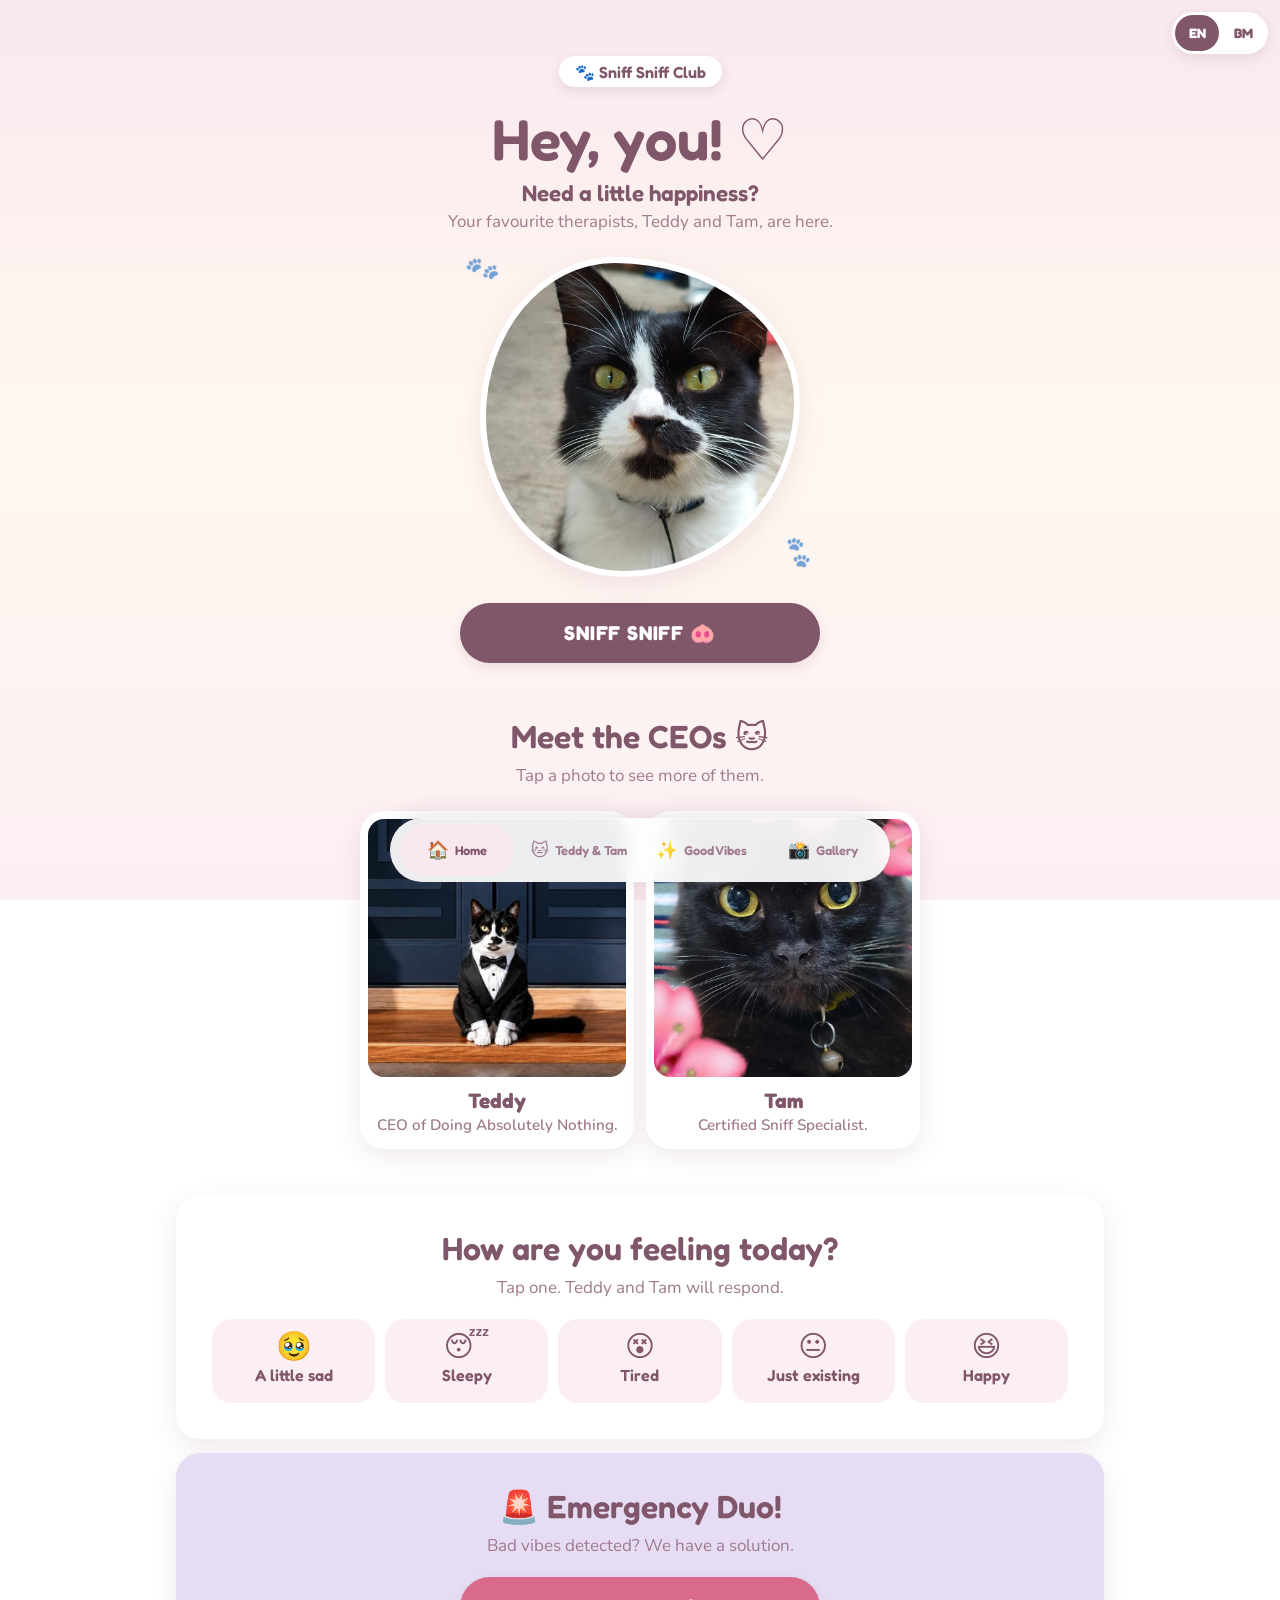
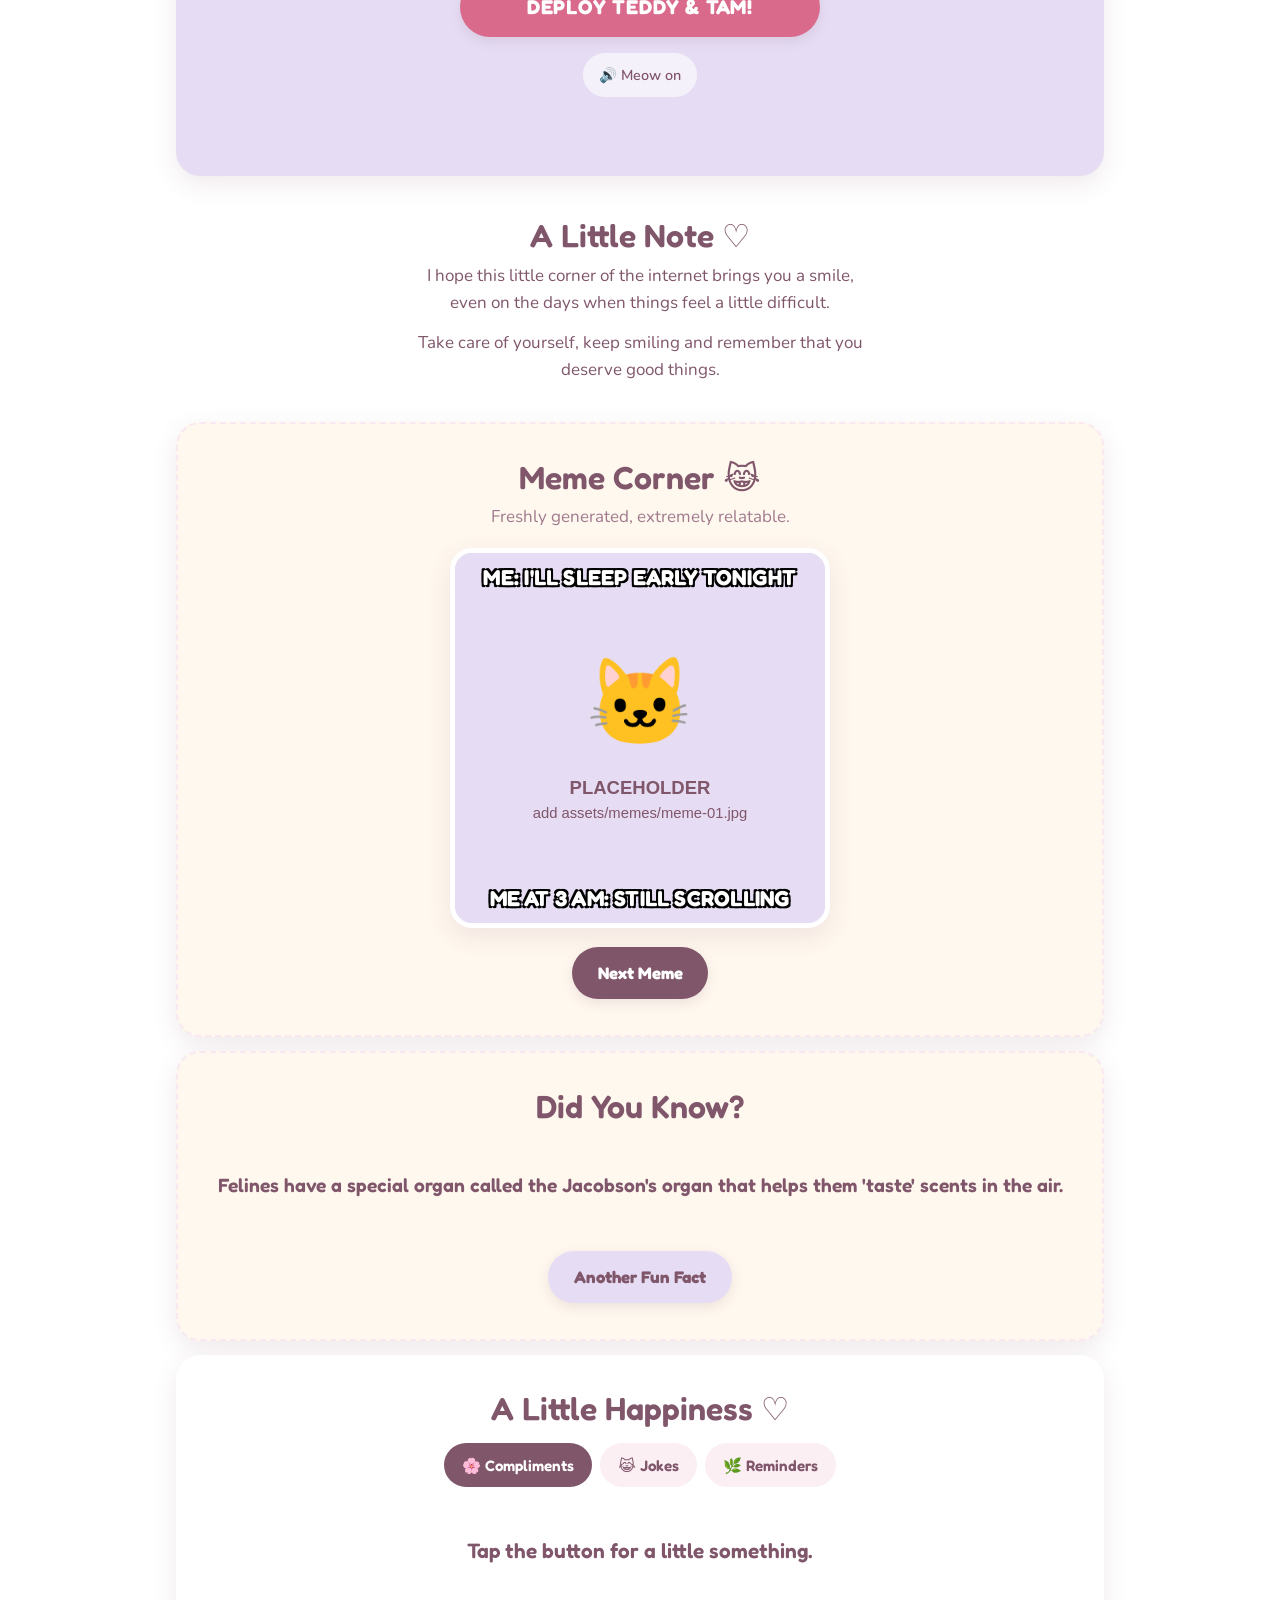
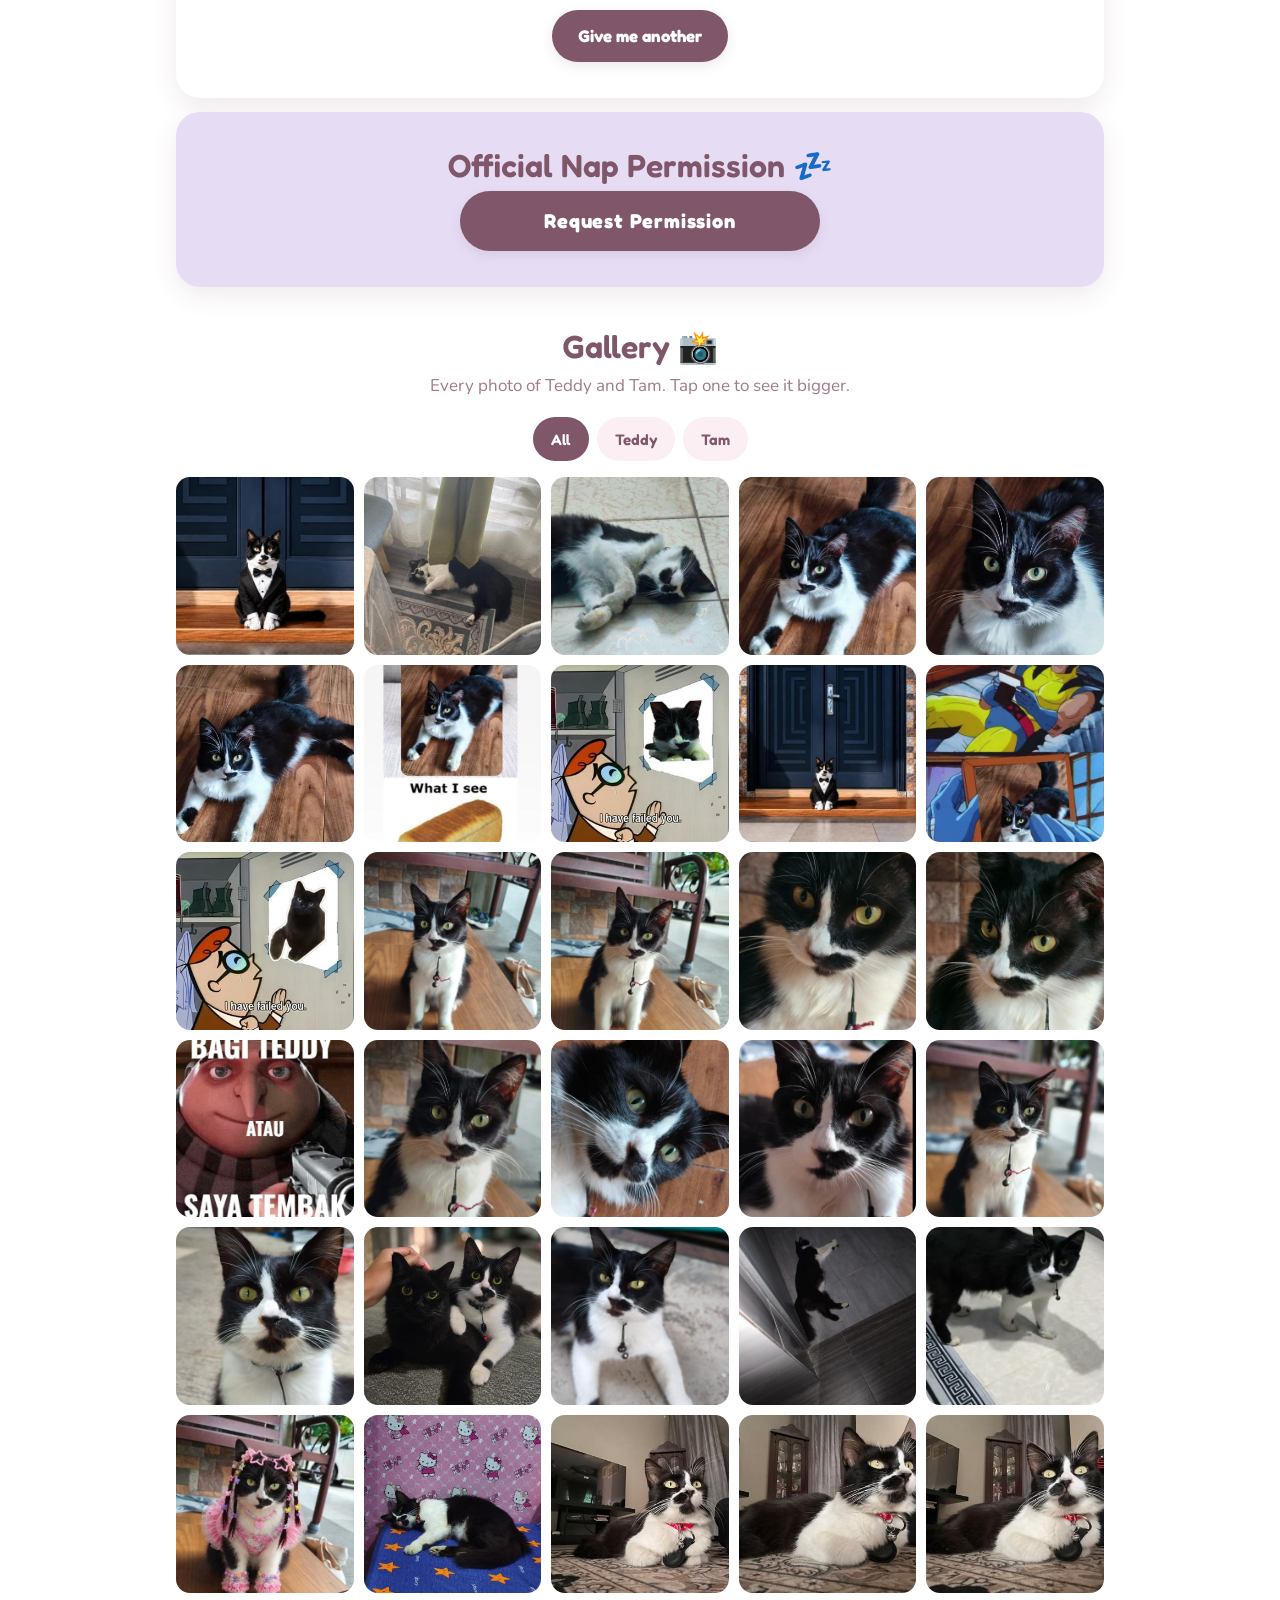
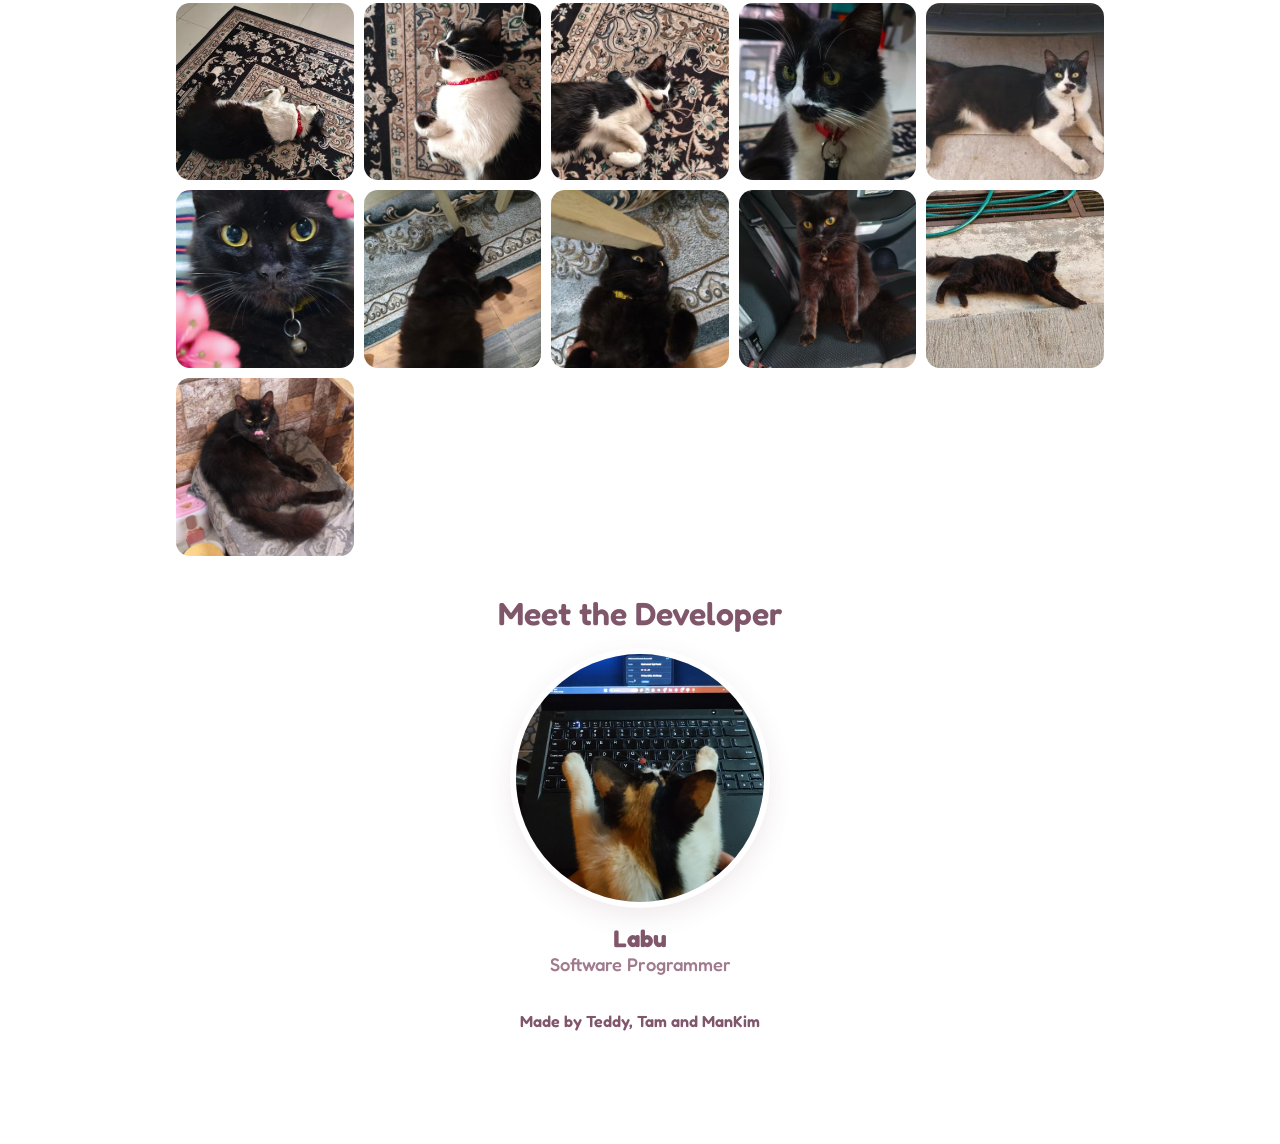
==== index.html @ 1a853cf5 "Bismillah First Commit" ====
<!DOCTYPE html>
<html lang="en">
<head>
  <meta charset="UTF-8">
  <meta name="viewport" content="width=device-width, initial-scale=1, viewport-fit=cover">
  <title>Sniff Sniff Club 🐾</title>
  <meta name="description" content="A tiny corner of the internet with a little happiness, courtesy of Teddy and Tam.">
  <meta name="theme-color" content="#F9E8EF">
  <link rel="icon" href="data:image/svg+xml,%3Csvg xmlns='http://www.w3.org/2000/svg' viewBox='0 0 100 100'%3E%3Ctext y='.9em' font-size='90'%3E🐾%3C/text%3E%3C/svg%3E">
  <link rel="preconnect" href="https://fonts.googleapis.com">
  <link rel="preconnect" href="https://fonts.gstatic.com" crossorigin>
  <link href="https://fonts.googleapis.com/css2?family=Fredoka:wght@500;600;700&family=Nunito:wght@400;600;700&display=swap" rel="stylesheet">
  <link rel="stylesheet" href="css/style.css">
</head>
<body>
  <!--
    Text is filled in from js/messages.js using the data-i18n attributes.
    data-i18n="key"       -> element text
    data-i18n-alt="key"   -> image alt text
    data-i18n-label="key" -> aria-label
    The English text below is only a fallback.
  -->

  <a class="skip" href="#main" data-i18n="skip">Skip to content</a>

  <!-- Language switch -->
  <div class="langswitch" role="group" aria-label="Language" data-i18n-label="langLabel">
    <button type="button" data-lang="en" aria-pressed="true">EN</button>
    <button type="button" data-lang="ms" aria-pressed="false">BM</button>
  </div>

  <main id="main">

    <!-- SECTION 01 · HERO -->
    <section id="home" class="section hero">
      <p class="brand">🐾 Sniff Sniff Club</p>
      <h1 data-i18n="heroTitle">Hey, you! ♡</h1>
      <p class="hero__sub" data-i18n="heroSub">Need a little happiness?</p>
      <p class="hero__text" data-i18n="heroText">Your favourite therapists, Teddy and Tam, are here.</p>

      <div class="hero__photo-wrap">
        <span class="deco deco--paw1" aria-hidden="true">🐾</span>
        <span class="deco deco--paw2" aria-hidden="true">🐾</span>
        <div class="hero__photo" id="hero-photo">
          <img src="assets/teddy/teddy-20.jpg" id="hero-img" data-sniff-src="assets/teddy/teddy-17.jpg" alt="The CEO, looking adorable" data-i18n-alt="altHome" data-fallback="teddy/teddy-20.jpg" width="600" height="600" fetchpriority="high">
        </div>
      </div>

      <button class="btn btn--primary btn--big" id="sniff-btn" type="button"><span data-i18n="sniffBtn">SNIFF SNIFF</span> <span class="nose" aria-hidden="true">🐽</span></button>

      <div class="bubble" id="sniff-result" role="status" aria-live="polite" hidden>
        <p class="bubble__react" id="sniff-react"></p>
        <p class="bubble__msg" id="sniff-msg"></p>
      </div>
    </section>

    <!-- SECTION 04 · MEET THE CEO -->
    <section id="ceo" class="section">
      <h2 data-i18n="ceoTitle">Meet the CEOs 🐱</h2>
      <p class="section__hint" data-i18n="ceoHint">Tap a photo to see it bigger.</p>
      <ul class="gallery" id="gallery">
        <li class="gallery__item" data-cat="teddy">
          <button type="button" class="gallery__open">
            <img src="assets/teddy/main.jpg" alt="Teddy, doing absolutely nothing" data-i18n-alt="alt1" data-fallback="teddy/main.jpg" loading="lazy" width="400" height="400">
          </button>
          <h3 class="gallery__name">Teddy</h3>
          <p class="gallery__caption" data-i18n="cap1">CEO of Doing Absolutely Nothing.</p>
        </li>
        <li class="gallery__item" data-cat="tam">
          <button type="button" class="gallery__open">
            <img src="assets/tam/main.jpg" alt="Tam, certified sniff specialist" data-i18n-alt="alt2" data-fallback="tam/main.jpg" loading="lazy" width="400" height="400">
          </button>
          <h3 class="gallery__name">Tam</h3>
          <p class="gallery__caption" data-i18n="cap2">Certified Sniff Specialist.</p>
        </li>
      </ul>
    </section>

    <!-- SECTION 02 · MOOD DETECTOR -->
    <section id="mood" class="section card">
      <h2 data-i18n="moodTitle">How are you feeling today?</h2>
      <p class="section__hint" data-i18n="moodHint">Tap one. Teddy and Tam will respond.</p>
      <div class="mood__grid" role="group" aria-label="Choose your mood" data-i18n-label="moodGroup">
        <button class="mood__btn" type="button" data-mood="sad" aria-pressed="false"><span class="emoji" aria-hidden="true">🥹</span><span data-i18n="mood_sad">A little sad</span></button>
        <button class="mood__btn" type="button" data-mood="sleepy" aria-pressed="false"><span class="emoji" aria-hidden="true">😴</span><span data-i18n="mood_sleepy">Sleepy</span></button>
        <button class="mood__btn" type="button" data-mood="tired" aria-pressed="false"><span class="emoji" aria-hidden="true">😵</span><span data-i18n="mood_tired">Tired</span></button>
        <button class="mood__btn" type="button" data-mood="existing" aria-pressed="false"><span class="emoji" aria-hidden="true">😐</span><span data-i18n="mood_existing">Just existing</span></button>
        <button class="mood__btn" type="button" data-mood="happy" aria-pressed="false"><span class="emoji" aria-hidden="true">😆</span><span data-i18n="mood_happy">Happy</span></button>
      </div>
      <div class="result" id="mood-result" role="status" aria-live="polite" hidden>
        <img class="result__img" id="mood-img" src="[data-uri]" alt="The CEO reacting to your mood" data-i18n-alt="altMood" data-fallback="teddy/main.jpg" width="240" height="240">
        <p class="result__cat" id="mood-cat"></p>
        <p class="result__note" id="mood-note"></p>
      </div>
    </section>

    <!-- SECTION 03 · EMERGENCY CAT -->
    <section id="emergency" class="section card card--lavender emergency">
      <h2 data-i18n="emergencyTitle">🚨 Emergency Duo!</h2>
      <p class="section__hint" data-i18n="emergencyHint">Bad vibes detected? We have a solution.</p>
      <button class="btn btn--alert btn--big" id="deploy-btn" type="button" data-i18n="deployBtn">DEPLOY TEDDY &amp; TAM!</button>
      <button class="sound-toggle" id="sound-toggle" type="button" aria-pressed="false"></button>
      <figure class="emergency__stage" id="emergency-stage" hidden>
        <img src="assets/teddy/teddy-25.jpg" alt="The emergency cat has arrived" data-i18n-alt="altEmergency" data-fallback="teddy/teddy-25.jpg" loading="lazy" width="600" height="450">
      </figure>
      <p class="result__note emergency__msg" id="emergency-msg" role="status" aria-live="polite"></p>
    </section>

    <!-- SECTION 08 · A LITTLE NOTE -->
    <section id="note" class="section note">
      <h2 data-i18n="noteTitle">A Little Note ♡</h2>
      <p data-i18n="note1">I hope this little corner of the internet brings you a smile, even on the days when things feel a little difficult.</p>
      <p data-i18n="note2">Take care of yourself, keep smiling and remember that you deserve good things.</p>
    </section>

    <!-- SECTION · MEME CORNER -->
    <section id="memes" class="section card card--cream">
      <h2 data-i18n="memeTitle">Meme Corner 😹</h2>
      <p class="section__hint" data-i18n="memeHint">Fresh from Teddy and Tam's top-secret meme lab.</p>
      <figure class="meme">
        <img id="meme-img" src="assets/memes/meme-01.jpg" alt="A funny meme" data-i18n-alt="altMeme" width="600" height="600">
        <figcaption class="meme__cap" id="meme-cap" role="status" aria-live="polite"><span id="meme-top"></span><span id="meme-bottom"></span></figcaption>
      </figure>
      <button class="btn btn--primary" id="meme-btn" type="button" data-i18n="memeBtn">Next Meme</button>
    </section>

    <!-- SECTION 05 · CAT FACTS -->
    <section id="facts" class="section card card--cream">
      <h2 data-i18n="factsTitle">Did You Know?</h2>
      <p class="fact" id="fact-text" role="status" aria-live="polite"></p>
      <button class="btn btn--soft" id="fact-btn" type="button" data-i18n="factBtn">Another Fun Fact</button>
    </section>

    <!-- SECTION 06 · DAILY HAPPINESS -->
    <section id="happiness" class="section card">
      <h2 data-i18n="happyTitle">A Little Happiness ♡</h2>
      <div class="tabs" role="tablist" aria-label="Message type" data-i18n-label="tabsLabel">
        <button class="tab is-active" role="tab" type="button" data-cat="compliments" aria-selected="true" data-i18n="tab_compliments">🌸 Compliments</button>
        <button class="tab" role="tab" type="button" data-cat="jokes" aria-selected="false" data-i18n="tab_jokes">😹 Jokes</button>
        <button class="tab" role="tab" type="button" data-cat="reminders" aria-selected="false" data-i18n="tab_reminders">🌿 Reminders</button>
      </div>
      <p class="happy__msg" id="happy-msg" role="status" aria-live="polite"></p>
      <button class="btn btn--primary" id="happy-btn" type="button" data-i18n="happyBtn">Give me another</button>
    </section>

    <!-- SECTION 07 · NAP PERMISSION -->
    <section id="nap" class="section card card--lavender">
      <h2 data-i18n="napTitle">Official Nap Permission 💤</h2>
      <button class="btn btn--primary btn--big" id="nap-btn" type="button" data-i18n="napBtn">Request Permission</button>
      <div class="nap__result" id="nap-result" hidden>
        <p class="stamp" id="nap-msg" role="status" aria-live="polite"></p>
        <figure class="nap__photo">
          <img src="assets/teddy/teddy-26.jpg" alt="The CEO fast asleep" data-i18n-alt="altNap" data-fallback="teddy/teddy-26.jpg" loading="lazy" width="600" height="450">
          <span class="zzz" aria-hidden="true">z<span>z</span><span>z</span></span>
        </figure>
      </div>
    </section>

    <!-- SECTION · GALLERY -->
    <section id="photos" class="section">
      <h2 data-i18n="galleryTitle">Gallery 📸</h2>
      <p class="section__hint" data-i18n="galleryHint">Every photo of Teddy and Tam. Tap one to see it bigger.</p>
      <div class="filters" role="group" aria-label="Show photos of" data-i18n-label="filterLabel">
        <button class="filter is-active" type="button" data-filter="all" aria-pressed="true" data-i18n="filterAll">All</button>
        <button class="filter" type="button" data-filter="teddy" aria-pressed="false">Teddy</button>
        <button class="filter" type="button" data-filter="tam" aria-pressed="false">Tam</button>
      </div>
      <ul class="photos" id="photo-grid"></ul>
    </section>

    <!-- SECTION · MEET THE DEVELOPER -->
    <section id="developer" class="section developer">
      <h2 data-i18n="devTitle">Meet the Developer</h2>
      <figure class="dev">
        <img src="assets/labu/main.jpg" alt="Labu, the software programmer" data-i18n-alt="altDev" data-fallback="labu/main.jpg" loading="lazy" width="400" height="400">
        <figcaption class="dev__name"><strong data-i18n="devName">Labu</strong> <span data-i18n="devRole">Software Programmer</span></figcaption>
      </figure>
    </section>

  </main>

  <footer class="footer">
    <p data-i18n="footer">Made by Teddy, Tam and ManKim</p>
  </footer>

  <!-- Bottom navigation -->
  <nav class="bottomnav" aria-label="Main" data-i18n-label="navLabel">
    <a href="#home" data-group="home"><span aria-hidden="true">🏠</span><b data-i18n="navHome">Home</b></a>
    <a href="#ceo" data-group="cat"><span aria-hidden="true">🐱</span><b data-i18n="navCat">Teddy &amp; Tam</b></a>
    <a href="#happiness" data-group="vibes"><span aria-hidden="true">✨</span><b data-i18n="navVibes">Good Vibes</b></a>
    <a href="#photos" data-group="gallery"><span aria-hidden="true">📸</span><b data-i18n="navGallery">Gallery</b></a>
  </nav>

  <!-- Lightbox -->
  <div class="lightbox" id="lightbox" role="dialog" aria-modal="true" aria-label="Photo viewer" data-i18n-label="lbLabel" hidden>
    <button class="lightbox__close" id="lb-close" type="button" aria-label="Close" data-i18n-label="lbClose">✕</button>
    <button class="lightbox__nav lightbox__nav--prev" id="lb-prev" type="button" aria-label="Previous photo" data-i18n-label="lbPrev">‹</button>
    <figure class="lightbox__fig">
      <img id="lb-img" src="" alt="">
      <figcaption id="lb-cap"></figcaption>
    </figure>
    <button class="lightbox__nav lightbox__nav--next" id="lb-next" type="button" aria-label="Next photo" data-i18n-label="lbNext">›</button>
  </div>

  <script src="js/messages.js"></script>
  <script src="js/photos.js"></script>
  <script src="js/mood.js"></script>
  <script src="js/main.js"></script>
</body>
</html>
---- css/style.css ----
/* Sniff Sniff Club — mobile-first styles */
:root {
  --blush: #F9E8EF;
  --pink: #FCEFF3;
  --cream: #FFF8EF;
  --lavender: #E6DDF4;
  --mauve: #80566B;
  --mauve-soft: #a07a8d;
  --white: #FFFFFF;
  --accent: #e98aa8;
  --radius: 24px;
  --shadow: 0 8px 24px rgba(128, 86, 107, .12);
  --shadow-sm: 0 4px 12px rgba(128, 86, 107, .14);
  --font-head: "Fredoka", "Nunito", system-ui, sans-serif;
  --font-body: "Nunito", system-ui, -apple-system, "Segoe UI", sans-serif;
  --nav-h: 72px;
}

*, *::before, *::after { box-sizing: border-box; }
html { scroll-behavior: smooth; -webkit-text-size-adjust: 100%; scroll-padding-top: 16px; }
body {
  margin: 0;
  font-family: var(--font-body);
  font-size: 1.0625rem;
  line-height: 1.6;
  color: var(--mauve);
  background: linear-gradient(180deg, var(--blush) 0%, var(--cream) 45%, var(--pink) 100%) fixed;
  overflow-x: hidden;
  padding-bottom: calc(var(--nav-h) + env(safe-area-inset-bottom));
}
img { max-width: 100%; height: auto; display: block; }
h1, h2 { font-family: var(--font-head); margin: 0 0 .4rem; line-height: 1.15; font-weight: 600; }
h1 { font-size: clamp(2.4rem, 11vw, 3.6rem); }
h2 { font-size: clamp(1.5rem, 6vw, 2rem); }
p { margin: 0 0 .8rem; }
[hidden] { display: none !important; }
:focus-visible { outline: 3px solid var(--mauve); outline-offset: 3px; border-radius: 12px; }

.skip { position: absolute; left: -999px; top: 8px; background: var(--white); padding: .5rem 1rem; border-radius: 12px; z-index: 100; }
.skip:focus { left: 8px; }

main { max-width: 640px; margin: 0 auto; padding: 0 16px; }
.section { padding: 28px 0; text-align: center; scroll-margin-top: 8px; }
.section__hint { color: var(--mauve-soft); margin-bottom: 1.1rem; }

.card {
  background: var(--white);
  border-radius: var(--radius);
  box-shadow: var(--shadow);
  padding: 28px 20px;
  margin: 14px 0;
}
.card--lavender { background: var(--lavender); }
.card--cream { background: var(--cream); border: 2px dashed var(--blush); }

/* Buttons */
.btn {
  font: 700 1.05rem var(--font-head);
  border: 0; cursor: pointer;
  min-height: 52px; padding: .8rem 1.6rem;
  border-radius: 999px;
  color: var(--white); background: var(--mauve);
  box-shadow: var(--shadow-sm);
  transition: transform .15s ease, box-shadow .15s ease, background .2s;
  -webkit-tap-highlight-color: transparent;
}
.btn:hover { transform: translateY(-2px); box-shadow: var(--shadow); }
.btn:active { transform: scale(.97); }
.btn--primary { background: var(--mauve); }
.btn--soft { background: var(--lavender); color: var(--mauve); }
.btn--alert { background: #d96a8c; }
.btn--big { width: 100%; max-width: 360px; min-height: 60px; font-size: 1.25rem; letter-spacing: .04em; }

/* Language switch */
.langswitch {
  position: absolute; z-index: 60; top: 12px; right: 12px; display: flex; gap: 2px; padding: 3px;
  background: var(--white); border-radius: 999px; box-shadow: var(--shadow-sm);
}
.langswitch button {
  font: 700 .85rem var(--font-head); color: var(--mauve); background: none; border: 0;
  min-width: 44px; min-height: 36px; border-radius: 999px; cursor: pointer; transition: background .2s, color .2s;
}
.langswitch button[aria-pressed="true"] { background: var(--mauve); color: var(--white); }

/* Hero */
.hero { padding-top: 56px; }
.brand {
  display: inline-block; font: 600 1rem var(--font-head);
  background: var(--white); padding: .35rem 1rem; border-radius: 999px;
  box-shadow: var(--shadow-sm); margin-bottom: 1.2rem;
}
.hero__sub { font: 600 1.4rem var(--font-head); margin-bottom: .1rem; }
.hero__text { color: var(--mauve-soft); }
.hero__photo-wrap { position: relative; width: min(78vw, 320px); margin: 1.4rem auto 1.6rem; }
.hero__photo {
  aspect-ratio: 1; border-radius: 42% 58% 55% 45% / 50% 45% 55% 50%;
  overflow: hidden; border: 6px solid var(--white); box-shadow: var(--shadow);
  background: var(--lavender);
  transition: transform .3s ease;
}
.hero__photo img { width: 100%; height: 100%; object-fit: cover; }
.hero__sniff { position: absolute; inset: 0; width: 100%; height: 100%; object-fit: cover; border-radius: inherit; }
.deco { position: absolute; font-size: 1.6rem; opacity: .6; }
.deco--paw1 { top: -8px; left: -14px; transform: rotate(-20deg); }
.deco--paw2 { bottom: 4px; right: -14px; transform: rotate(25deg); }

.hero__photo.is-sniffing { animation: sniffy .9s ease-in-out; }
.nose { display: inline-block; }
.is-sniffing-btn .nose { animation: nosewiggle .3s ease-in-out 4; }

@keyframes sniffy {
  0%, 100% { transform: rotate(0) scale(1); }
  20% { transform: rotate(-4deg) scale(1.04); }
  40% { transform: rotate(3deg) scale(1.05); }
  60% { transform: rotate(-3deg) scale(1.04); }
  80% { transform: rotate(2deg) scale(1.02); }
}
@keyframes nosewiggle { 0%, 100% { transform: scale(1); } 50% { transform: scale(1.35) rotate(8deg); } }

.bubble {
  max-width: 420px; margin: 1.4rem auto 0; padding: 1rem 1.2rem;
  background: var(--white); border-radius: var(--radius); box-shadow: var(--shadow);
  animation: pop .4s cubic-bezier(.3, 1.4, .5, 1);
}
.bubble__react { font-size: .95rem; color: var(--mauve-soft); margin-bottom: .3rem; }
.bubble__msg { font: 600 1.2rem var(--font-head); margin: 0; }
.dots::after { content: ""; animation: dots 1s steps(4) infinite; }
@keyframes dots { 0% { content: ""; } 25% { content: "."; } 50% { content: ".."; } 75% { content: "..."; } }

@keyframes pop { from { opacity: 0; transform: scale(.85) translateY(8px); } to { opacity: 1; transform: none; } }
.pop { animation: pop .35s cubic-bezier(.3, 1.4, .5, 1); }

/* Memes */
.meme { position: relative; margin: 0 auto 1.2rem; max-width: 380px; border-radius: 22px; overflow: hidden; border: 5px solid var(--white); box-shadow: var(--shadow); background: var(--lavender); }
.meme img { width: 100%; aspect-ratio: 1; object-fit: cover; display: block; }
.meme__cap {
  position: absolute; inset: 0; padding: 12px 14px; display: flex; flex-direction: column; justify-content: space-between; text-align: center;
  font: 700 1.35rem/1.15 var(--font-head); text-transform: uppercase; letter-spacing: .01em; color: #fff;
  -webkit-text-stroke: 1px #000; paint-order: stroke fill;
  text-shadow: 2px 2px 0 #000, -2px 2px 0 #000, 2px -2px 0 #000, -2px -2px 0 #000;
  pointer-events: none;
}

/* Mood */
.mood__grid { display: grid; grid-template-columns: 1fr 1fr; gap: 10px; }
.mood__btn {
  font: 600 1rem var(--font-head); color: var(--mauve);
  display: flex; flex-direction: column; align-items: center; gap: 4px;
  min-height: 84px; padding: .7rem .5rem;
  background: var(--pink); border: 2px solid transparent; border-radius: 20px;
  cursor: pointer; transition: transform .15s, border-color .2s, background .2s;
}
.mood__btn .emoji { font-size: 1.8rem; line-height: 1; }
.mood__btn:hover { transform: translateY(-2px); }
.mood__btn:last-child { grid-column: 1 / -1; }
.mood__btn.is-selected { border-color: var(--mauve); background: var(--blush); }

.result { margin-top: 1.2rem; padding: 1rem; background: var(--cream); border-radius: 20px; }
.result__img { width: min(100%, 240px); aspect-ratio: 1; object-fit: cover; margin: 0 auto .9rem; border-radius: 20px; border: 4px solid var(--white); box-shadow: var(--shadow-sm); background: var(--lavender); }
.result__cat { font: 600 1.2rem var(--font-head); margin-bottom: .4rem; }
.result__note { margin: 0; }

/* Emergency */
.sound-toggle {
  display: block; margin: 1rem auto 0; font: 600 .9rem var(--font-body);
  color: var(--mauve); background: rgba(255, 255, 255, .6);
  border: 0; border-radius: 999px; padding: .5rem 1rem; min-height: 44px; cursor: pointer;
}
.emergency__stage { margin: 1.2rem auto 0; max-width: 360px; border-radius: 22px; overflow: hidden; border: 5px solid var(--white); box-shadow: var(--shadow); }
.emergency__stage img { width: 100%; aspect-ratio: 4 / 3; object-fit: cover; }
.emergency__stage.deploy { animation: deploy .6s cubic-bezier(.3, 1.5, .5, 1), shake .4s .6s; }
.emergency__msg { margin-top: 1rem; font-weight: 700; min-height: 1.6em; }
@keyframes deploy { from { opacity: 0; transform: translateY(40px) scale(.6) rotate(-6deg); } to { opacity: 1; transform: none; } }
@keyframes shake { 0%, 100% { transform: none; } 25% { transform: rotate(-2deg); } 75% { transform: rotate(2deg); } }

/* Gallery: horizontal swipe on mobile */
.gallery {
  list-style: none; margin: 0 auto; padding: 4px 0;
  display: grid; grid-template-columns: 1fr 1fr; gap: 12px; max-width: 560px;
}
.gallery__item {
  background: var(--white); border-radius: var(--radius); box-shadow: var(--shadow);
  padding: 8px 8px 14px; min-width: 0;
}
.gallery__open { display: block; width: 100%; padding: 0; border: 0; background: none; cursor: zoom-in; border-radius: 16px; overflow: hidden; }
.gallery__open img { width: 100%; aspect-ratio: 1; object-fit: cover; object-position: center 40%; transition: transform .3s; background: var(--lavender); }
.gallery__open:hover img { transform: scale(1.04); }
.gallery__name { font: 700 1.3rem var(--font-head); margin: .7rem 0 0; }
.gallery__caption { font: 600 .95rem var(--font-body); color: var(--mauve-soft); margin: .15rem .3rem 0; }

/* Facts & happiness */
.fact { font: 600 1.2rem var(--font-head); min-height: 5.5em; display: flex; align-items: center; justify-content: center; }
.tabs, .filters { display: flex; flex-wrap: wrap; justify-content: center; gap: 8px; margin: 1rem 0; }
.tab, .filter {
  font: 600 .95rem var(--font-head); color: var(--mauve);
  background: var(--pink); border: 2px solid transparent; border-radius: 999px;
  min-height: 44px; padding: .4rem 1rem; cursor: pointer; transition: background .2s;
}
.tab.is-active, .filter.is-active { background: var(--mauve); color: var(--white); }
.happy__msg { font: 600 1.3rem var(--font-head); min-height: 4.5em; display: flex; align-items: center; justify-content: center; }

/* Gallery grid */
.filters { margin-top: 0; }
.photos { list-style: none; margin: 0; padding: 0; display: grid; grid-template-columns: repeat(3, 1fr); gap: 6px; }
.photos li { margin: 0; }
.photos button { display: block; width: 100%; padding: 0; border: 0; background: var(--lavender); border-radius: 14px; overflow: hidden; cursor: zoom-in; aspect-ratio: 1; }
.photos img { width: 100%; height: 100%; object-fit: cover; transition: transform .3s; }
.photos button:hover img { transform: scale(1.06); }

/* Nap */
.nap__result { margin-top: 1.4rem; animation: pop .4s cubic-bezier(.3, 1.4, .5, 1); }
.stamp {
  display: inline-block; font: 700 1.2rem var(--font-head); color: #4f7d5b;
  border: 3px solid #4f7d5b; border-radius: 14px; padding: .5rem 1rem;
  transform: rotate(-2deg); background: rgba(255, 255, 255, .6);
}
.nap__photo { position: relative; margin: 1rem auto 0; max-width: 360px; border-radius: 22px; overflow: hidden; border: 5px solid var(--white); box-shadow: var(--shadow); }
.nap__photo img { width: 100%; aspect-ratio: 4 / 3; object-fit: cover; }
.zzz { position: absolute; top: 10px; right: 16px; font: 700 1.6rem var(--font-head); color: var(--white); text-shadow: 0 2px 6px rgba(0, 0, 0, .3); }
.zzz span { display: inline-block; }
.zzz, .zzz span { animation: float 2.4s ease-in-out infinite; }
.zzz span:nth-child(1) { animation-delay: .3s; }
.zzz span:nth-child(2) { animation-delay: .6s; }
@keyframes float { 0%, 100% { transform: translateY(0); opacity: .6; } 50% { transform: translateY(-8px); opacity: 1; } }

/* Developer */
.developer { padding-top: 12px; }
.dev { margin: 1rem auto 0; max-width: 260px; }
.dev img { width: 100%; aspect-ratio: 1; object-fit: cover; object-position: center 72%; border-radius: 50%; border: 6px solid var(--white); box-shadow: var(--shadow); background: var(--lavender); }
.dev__name { margin-top: 1rem; font: 500 1.15rem var(--font-head); }
.dev__name strong { display: block; font-weight: 700; font-size: 1.5rem; }
.dev__name span { color: var(--mauve-soft); }

/* Note & footer */
.note { padding-bottom: 12px; }
.note p { max-width: 460px; margin-left: auto; margin-right: auto; }
.footer { text-align: center; padding: 8px 16px 28px; font: 600 1rem var(--font-head); }

/* Bottom nav */
.bottomnav {
  position: fixed; z-index: 50; left: 0; right: 0; bottom: 0;
  height: calc(var(--nav-h) + env(safe-area-inset-bottom));
  padding: 8px 12px env(safe-area-inset-bottom);
  display: flex; justify-content: space-around; align-items: stretch;
  background: rgba(255, 255, 255, .92); backdrop-filter: blur(10px);
  border-radius: 24px 24px 0 0; box-shadow: 0 -4px 20px rgba(128, 86, 107, .15);
}
.bottomnav a {
  flex: 1; display: flex; flex-direction: column; align-items: center; justify-content: center;
  text-decoration: none; color: var(--mauve-soft); font: 600 .8rem var(--font-head);
  border-radius: 16px; margin: 0 4px; transition: background .2s, color .2s;
}
.bottomnav a span { font-size: 1.4rem; line-height: 1.2; }
.bottomnav a b { font-weight: 600; }
.bottomnav a.is-active { color: var(--mauve); background: var(--blush); }

/* Lightbox */
.lightbox {
  position: fixed; inset: 0; z-index: 200; display: flex; align-items: center; justify-content: center;
  background: rgba(70, 40, 55, .88); padding: 16px;
}
.lightbox__fig { margin: 0; max-width: min(92vw, 720px); text-align: center; color: var(--white); }
.lightbox__fig img { max-height: 72vh; width: auto; margin: 0 auto; border-radius: 18px; border: 4px solid var(--white); }
.lightbox__fig figcaption { font: 600 1.15rem var(--font-head); margin-top: .8rem; }
.lightbox__close, .lightbox__nav {
  position: absolute; border: 0; cursor: pointer; width: 48px; height: 48px; border-radius: 50%;
  background: var(--white); color: var(--mauve); font-size: 1.5rem; box-shadow: var(--shadow-sm);
}
.lightbox__close { top: 16px; right: 16px; }
.lightbox__nav { top: 50%; transform: translateY(-50%); }
.lightbox__nav--prev { left: 10px; }
.lightbox__nav--next { right: 10px; }

/* Desktop */
@media (min-width: 768px) {
  body { padding-bottom: 0; }
  main { max-width: 960px; }
  .card { padding: 36px; }
  .mood__grid { grid-template-columns: repeat(5, 1fr); }
  .photos { grid-template-columns: repeat(5, 1fr); gap: 10px; }
  .mood__btn:last-child { grid-column: auto; }
  .footer { padding-bottom: 100px; }
  .bottomnav {
    left: 50%; right: auto; bottom: 18px; transform: translateX(-50%);
    width: 500px; height: 64px; padding: 6px; border-radius: 999px;
  }
  .bottomnav a { flex-direction: row; gap: 6px; border-radius: 999px; }
  .bottomnav a span { font-size: 1.1rem; }
}

@media (prefers-reduced-motion: reduce) {
  html { scroll-behavior: auto; }
  *, *::before, *::after { animation: none !important; transition: none !important; }
}
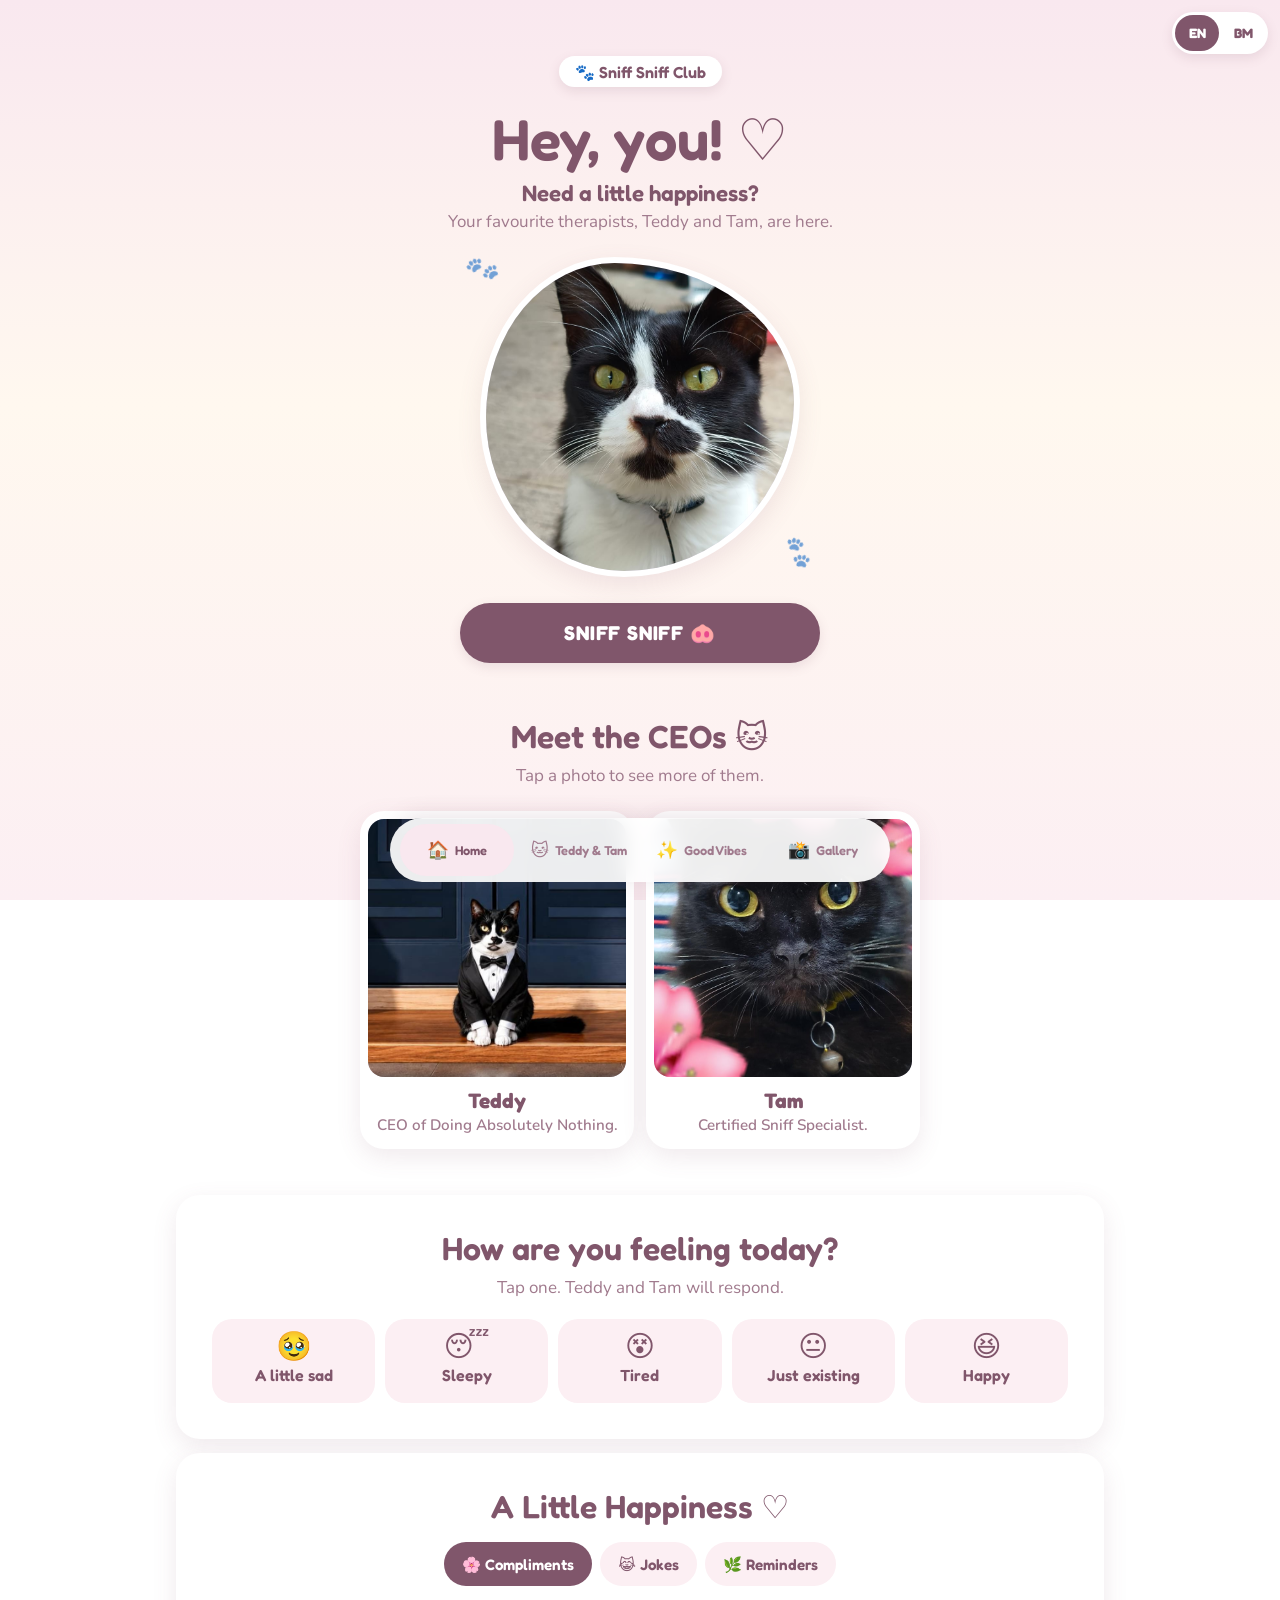
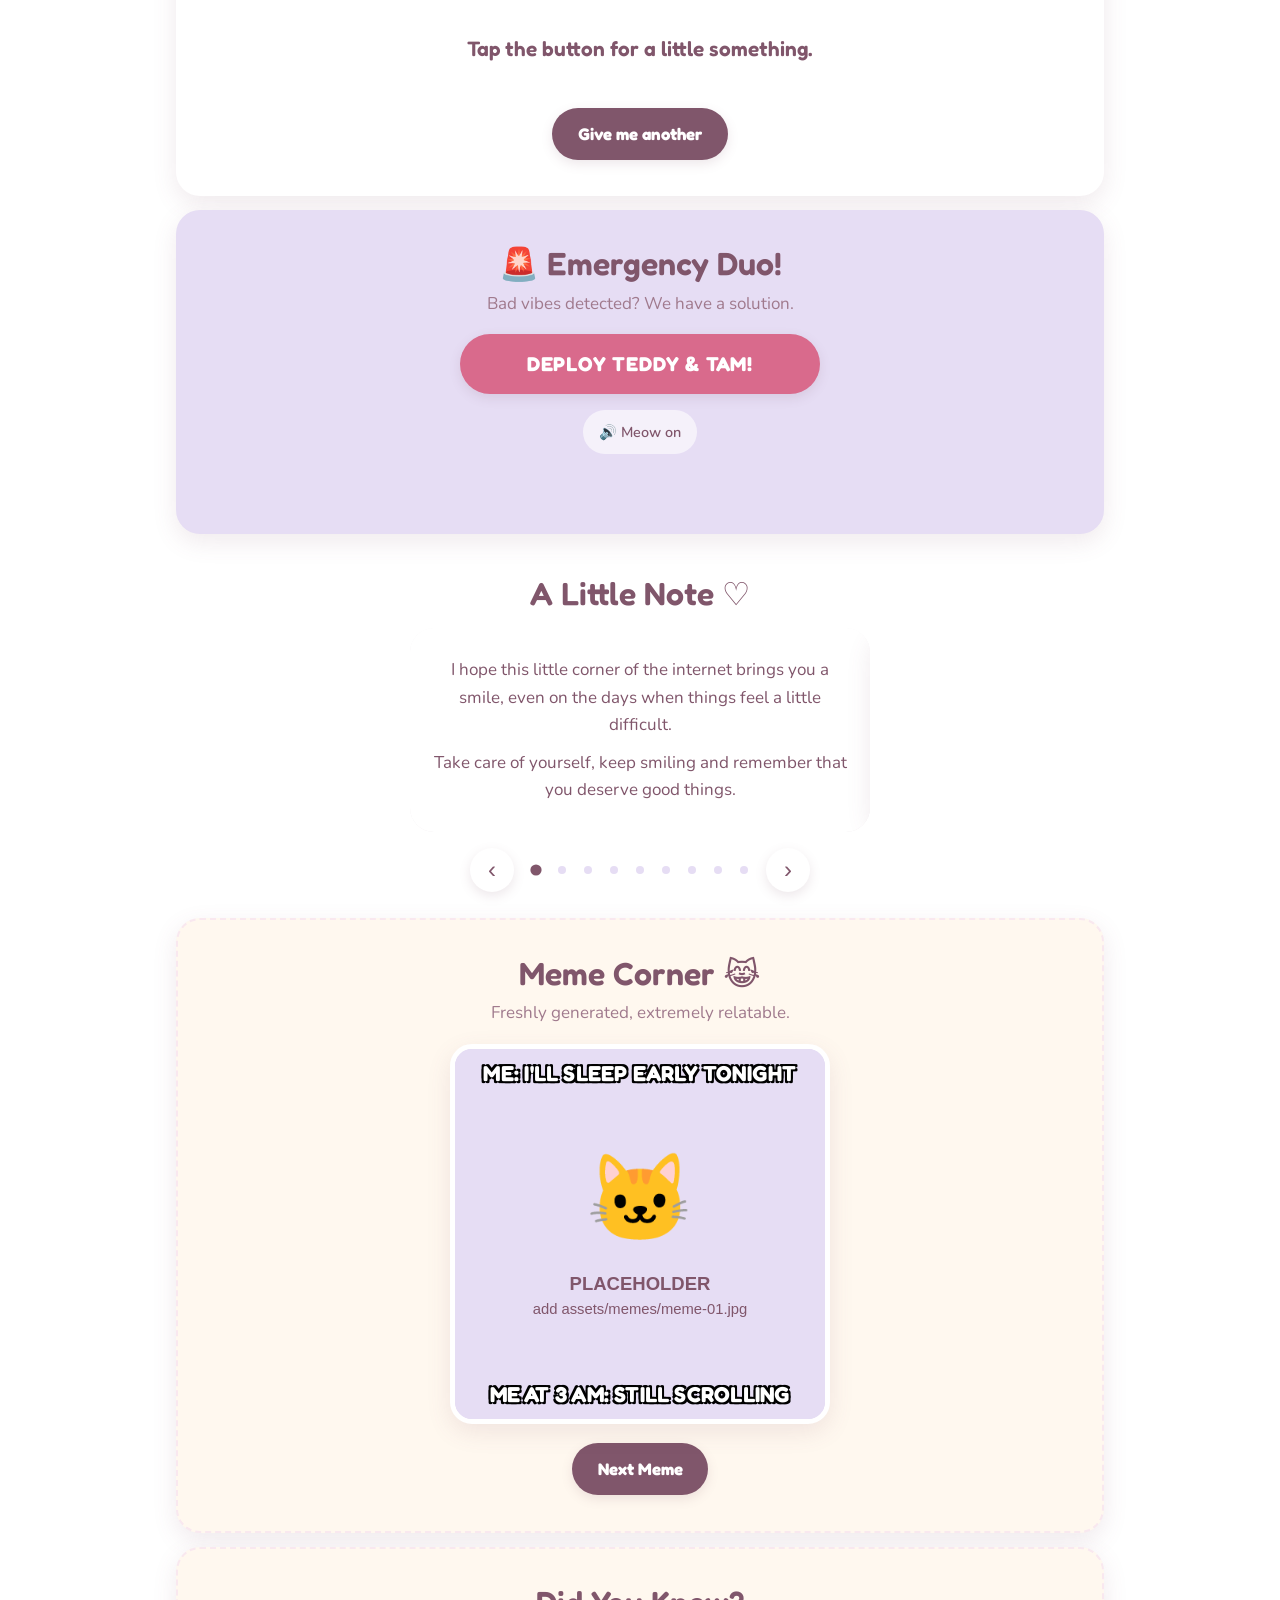
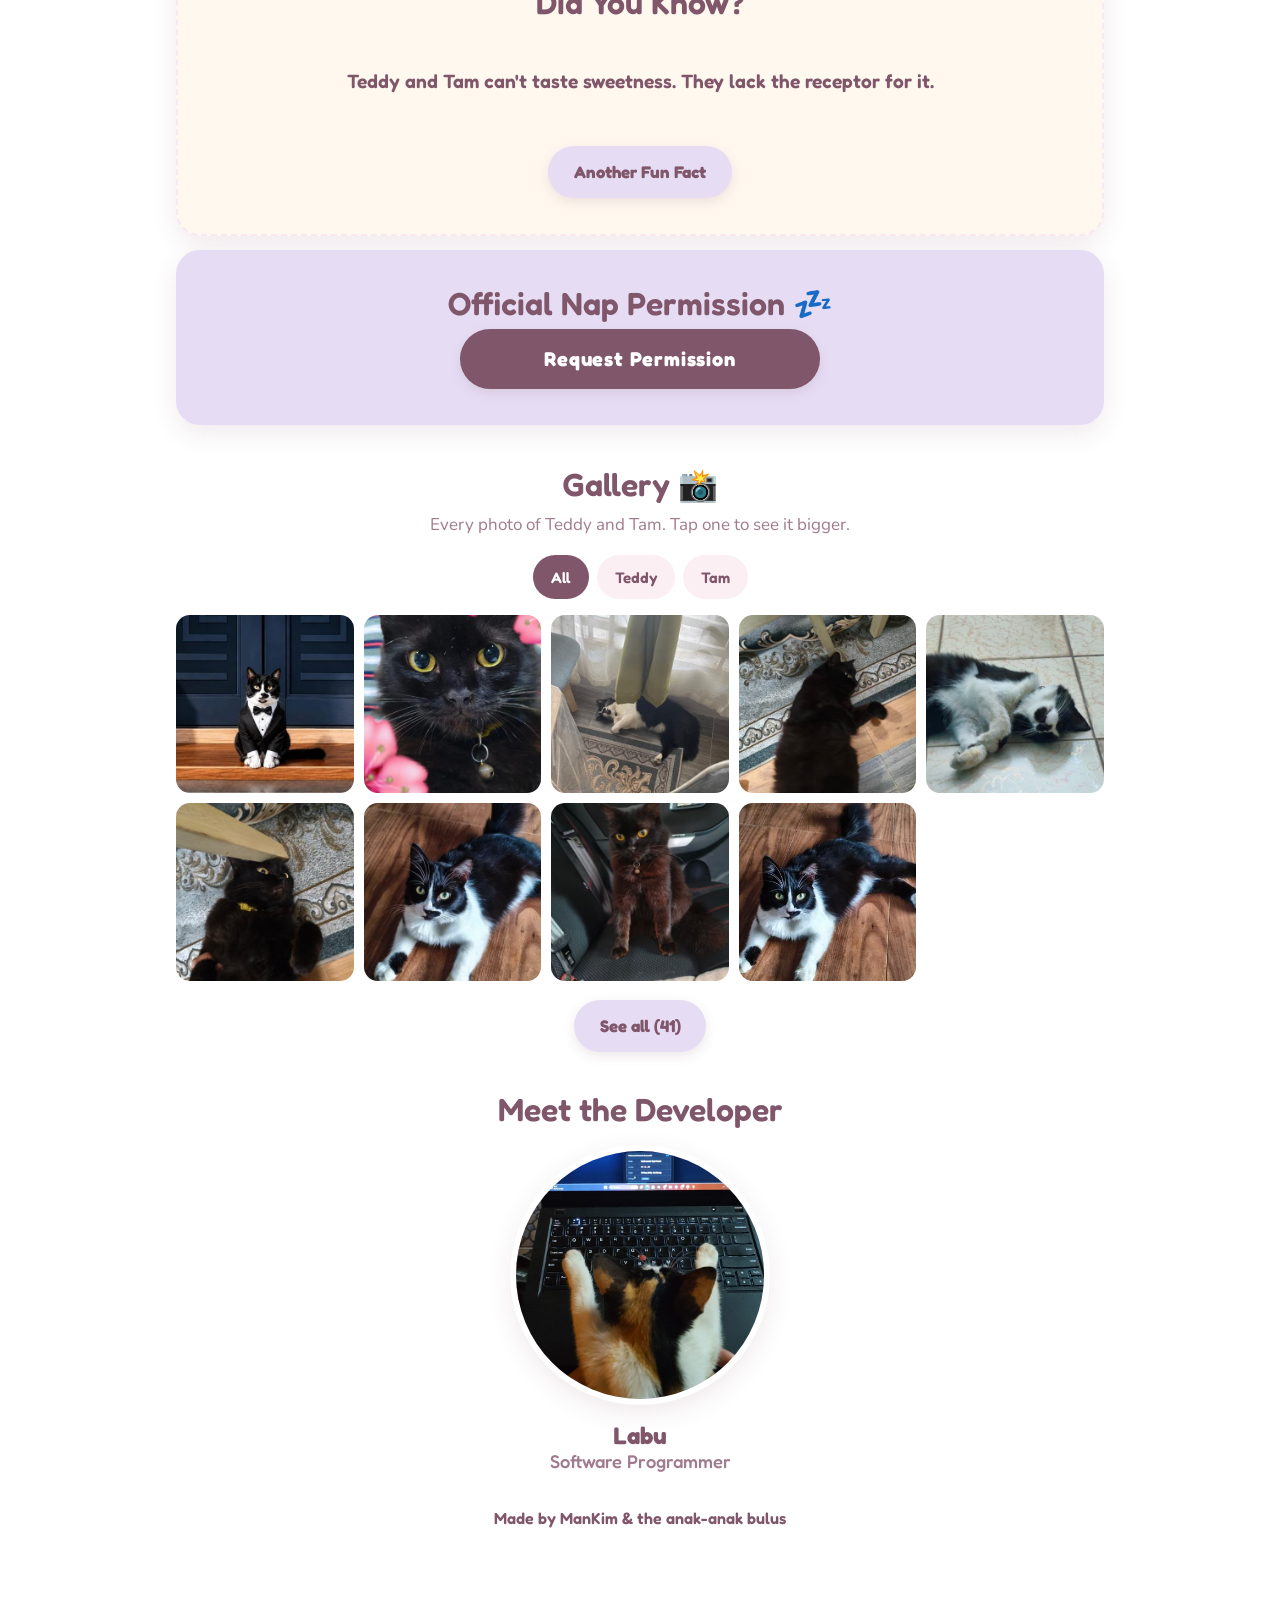
==== commit fe19f25e: "Update version 1.0.01 Minor Fix" ====
--- a/index.html
+++ b/index.html
@@ -94,6 +94,18 @@
       </div>
     </section>
 
+    <!-- SECTION 06 · DAILY HAPPINESS -->
+    <section id="happiness" class="section card">
+      <h2 data-i18n="happyTitle">A Little Happiness ♡</h2>
+      <div class="tabs" role="tablist" aria-label="Message type" data-i18n-label="tabsLabel">
+        <button class="tab is-active" role="tab" type="button" data-cat="compliments" aria-selected="true" data-i18n="tab_compliments">🌸 Compliments</button>
+        <button class="tab" role="tab" type="button" data-cat="jokes" aria-selected="false" data-i18n="tab_jokes">😹 Jokes</button>
+        <button class="tab" role="tab" type="button" data-cat="reminders" aria-selected="false" data-i18n="tab_reminders">🌿 Reminders</button>
+      </div>
+      <p class="happy__msg" id="happy-msg" role="status" aria-live="polite"></p>
+      <button class="btn btn--primary" id="happy-btn" type="button" data-i18n="happyBtn">Give me another</button>
+    </section>
+
     <!-- SECTION 03 · EMERGENCY CAT -->
     <section id="emergency" class="section card card--lavender emergency">
       <h2 data-i18n="emergencyTitle">🚨 Emergency Duo!</h2>
@@ -109,8 +121,19 @@
     <!-- SECTION 08 · A LITTLE NOTE -->
     <section id="note" class="section note">
       <h2 data-i18n="noteTitle">A Little Note ♡</h2>
-      <p data-i18n="note1">I hope this little corner of the internet brings you a smile, even on the days when things feel a little difficult.</p>
-      <p data-i18n="note2">Take care of yourself, keep smiling and remember that you deserve good things.</p>
+      <div class="slider" role="region" aria-roledescription="carousel" aria-label="Notes" data-i18n-label="noteSliderLabel">
+        <div class="slider__track" id="note-track" tabindex="0">
+          <article class="slide">
+            <p data-i18n="note1">I hope this little corner of the internet brings you a smile, even on the days when things feel a little difficult.</p>
+            <p data-i18n="note2">Take care of yourself, keep smiling and remember that you deserve good things.</p>
+          </article>
+        </div>
+        <div class="slider__controls">
+          <button class="slider__btn" id="note-prev" type="button" aria-label="Previous note" data-i18n-label="notePrev">‹</button>
+          <div class="slider__dots" id="note-dots"></div>
+          <button class="slider__btn" id="note-next" type="button" aria-label="Next note" data-i18n-label="noteNext">›</button>
+        </div>
+      </div>
     </section>
 
     <!-- SECTION · MEME CORNER -->
@@ -118,7 +141,7 @@
       <h2 data-i18n="memeTitle">Meme Corner 😹</h2>
       <p class="section__hint" data-i18n="memeHint">Fresh from Teddy and Tam's top-secret meme lab.</p>
       <figure class="meme">
-        <img id="meme-img" src="assets/memes/meme-01.jpg" alt="A funny meme" data-i18n-alt="altMeme" width="600" height="600">
+        <img id="meme-img" src="[data-uri]" alt="A funny meme" data-i18n-alt="altMeme" width="600" height="600">
         <figcaption class="meme__cap" id="meme-cap" role="status" aria-live="polite"><span id="meme-top"></span><span id="meme-bottom"></span></figcaption>
       </figure>
       <button class="btn btn--primary" id="meme-btn" type="button" data-i18n="memeBtn">Next Meme</button>
@@ -129,18 +152,6 @@
       <h2 data-i18n="factsTitle">Did You Know?</h2>
       <p class="fact" id="fact-text" role="status" aria-live="polite"></p>
       <button class="btn btn--soft" id="fact-btn" type="button" data-i18n="factBtn">Another Fun Fact</button>
-    </section>
-
-    <!-- SECTION 06 · DAILY HAPPINESS -->
-    <section id="happiness" class="section card">
-      <h2 data-i18n="happyTitle">A Little Happiness ♡</h2>
-      <div class="tabs" role="tablist" aria-label="Message type" data-i18n-label="tabsLabel">
-        <button class="tab is-active" role="tab" type="button" data-cat="compliments" aria-selected="true" data-i18n="tab_compliments">🌸 Compliments</button>
-        <button class="tab" role="tab" type="button" data-cat="jokes" aria-selected="false" data-i18n="tab_jokes">😹 Jokes</button>
-        <button class="tab" role="tab" type="button" data-cat="reminders" aria-selected="false" data-i18n="tab_reminders">🌿 Reminders</button>
-      </div>
-      <p class="happy__msg" id="happy-msg" role="status" aria-live="polite"></p>
-      <button class="btn btn--primary" id="happy-btn" type="button" data-i18n="happyBtn">Give me another</button>
     </section>
 
     <!-- SECTION 07 · NAP PERMISSION -->
@@ -166,6 +177,7 @@
         <button class="filter" type="button" data-filter="tam" aria-pressed="false">Tam</button>
       </div>
       <ul class="photos" id="photo-grid"></ul>
+      <button class="btn btn--soft photos__more" id="photo-more" type="button" hidden></button>
     </section>
 
     <!-- SECTION · MEET THE DEVELOPER -->
@@ -180,7 +192,7 @@
   </main>
 
   <footer class="footer">
-    <p data-i18n="footer">Made by Teddy, Tam and ManKim</p>
+    <p data-i18n="footer">Made by ManKim &amp; the anak-anak bulus</p>
   </footer>
 
   <!-- Bottom navigation -->
--- a/css/style.css
+++ b/css/style.css
@@ -1,294 +1,316 @@
-/* Sniff Sniff Club — mobile-first styles */
-:root {
-  --blush: #F9E8EF;
-  --pink: #FCEFF3;
-  --cream: #FFF8EF;
-  --lavender: #E6DDF4;
-  --mauve: #80566B;
-  --mauve-soft: #a07a8d;
-  --white: #FFFFFF;
-  --accent: #e98aa8;
-  --radius: 24px;
-  --shadow: 0 8px 24px rgba(128, 86, 107, .12);
-  --shadow-sm: 0 4px 12px rgba(128, 86, 107, .14);
-  --font-head: "Fredoka", "Nunito", system-ui, sans-serif;
-  --font-body: "Nunito", system-ui, -apple-system, "Segoe UI", sans-serif;
-  --nav-h: 72px;
-}
-
-*, *::before, *::after { box-sizing: border-box; }
-html { scroll-behavior: smooth; -webkit-text-size-adjust: 100%; scroll-padding-top: 16px; }
-body {
-  margin: 0;
-  font-family: var(--font-body);
-  font-size: 1.0625rem;
-  line-height: 1.6;
-  color: var(--mauve);
-  background: linear-gradient(180deg, var(--blush) 0%, var(--cream) 45%, var(--pink) 100%) fixed;
-  overflow-x: hidden;
-  padding-bottom: calc(var(--nav-h) + env(safe-area-inset-bottom));
-}
-img { max-width: 100%; height: auto; display: block; }
-h1, h2 { font-family: var(--font-head); margin: 0 0 .4rem; line-height: 1.15; font-weight: 600; }
-h1 { font-size: clamp(2.4rem, 11vw, 3.6rem); }
-h2 { font-size: clamp(1.5rem, 6vw, 2rem); }
-p { margin: 0 0 .8rem; }
-[hidden] { display: none !important; }
-:focus-visible { outline: 3px solid var(--mauve); outline-offset: 3px; border-radius: 12px; }
-
-.skip { position: absolute; left: -999px; top: 8px; background: var(--white); padding: .5rem 1rem; border-radius: 12px; z-index: 100; }
-.skip:focus { left: 8px; }
-
-main { max-width: 640px; margin: 0 auto; padding: 0 16px; }
-.section { padding: 28px 0; text-align: center; scroll-margin-top: 8px; }
-.section__hint { color: var(--mauve-soft); margin-bottom: 1.1rem; }
-
-.card {
-  background: var(--white);
-  border-radius: var(--radius);
-  box-shadow: var(--shadow);
-  padding: 28px 20px;
-  margin: 14px 0;
-}
-.card--lavender { background: var(--lavender); }
-.card--cream { background: var(--cream); border: 2px dashed var(--blush); }
-
-/* Buttons */
-.btn {
-  font: 700 1.05rem var(--font-head);
-  border: 0; cursor: pointer;
-  min-height: 52px; padding: .8rem 1.6rem;
-  border-radius: 999px;
-  color: var(--white); background: var(--mauve);
-  box-shadow: var(--shadow-sm);
-  transition: transform .15s ease, box-shadow .15s ease, background .2s;
-  -webkit-tap-highlight-color: transparent;
-}
-.btn:hover { transform: translateY(-2px); box-shadow: var(--shadow); }
-.btn:active { transform: scale(.97); }
-.btn--primary { background: var(--mauve); }
-.btn--soft { background: var(--lavender); color: var(--mauve); }
-.btn--alert { background: #d96a8c; }
-.btn--big { width: 100%; max-width: 360px; min-height: 60px; font-size: 1.25rem; letter-spacing: .04em; }
-
-/* Language switch */
-.langswitch {
-  position: absolute; z-index: 60; top: 12px; right: 12px; display: flex; gap: 2px; padding: 3px;
-  background: var(--white); border-radius: 999px; box-shadow: var(--shadow-sm);
-}
-.langswitch button {
-  font: 700 .85rem var(--font-head); color: var(--mauve); background: none; border: 0;
-  min-width: 44px; min-height: 36px; border-radius: 999px; cursor: pointer; transition: background .2s, color .2s;
-}
-.langswitch button[aria-pressed="true"] { background: var(--mauve); color: var(--white); }
-
-/* Hero */
-.hero { padding-top: 56px; }
-.brand {
-  display: inline-block; font: 600 1rem var(--font-head);
-  background: var(--white); padding: .35rem 1rem; border-radius: 999px;
-  box-shadow: var(--shadow-sm); margin-bottom: 1.2rem;
-}
-.hero__sub { font: 600 1.4rem var(--font-head); margin-bottom: .1rem; }
-.hero__text { color: var(--mauve-soft); }
-.hero__photo-wrap { position: relative; width: min(78vw, 320px); margin: 1.4rem auto 1.6rem; }
-.hero__photo {
-  aspect-ratio: 1; border-radius: 42% 58% 55% 45% / 50% 45% 55% 50%;
-  overflow: hidden; border: 6px solid var(--white); box-shadow: var(--shadow);
-  background: var(--lavender);
-  transition: transform .3s ease;
-}
-.hero__photo img { width: 100%; height: 100%; object-fit: cover; }
-.hero__sniff { position: absolute; inset: 0; width: 100%; height: 100%; object-fit: cover; border-radius: inherit; }
-.deco { position: absolute; font-size: 1.6rem; opacity: .6; }
-.deco--paw1 { top: -8px; left: -14px; transform: rotate(-20deg); }
-.deco--paw2 { bottom: 4px; right: -14px; transform: rotate(25deg); }
-
-.hero__photo.is-sniffing { animation: sniffy .9s ease-in-out; }
-.nose { display: inline-block; }
-.is-sniffing-btn .nose { animation: nosewiggle .3s ease-in-out 4; }
-
-@keyframes sniffy {
-  0%, 100% { transform: rotate(0) scale(1); }
-  20% { transform: rotate(-4deg) scale(1.04); }
-  40% { transform: rotate(3deg) scale(1.05); }
-  60% { transform: rotate(-3deg) scale(1.04); }
-  80% { transform: rotate(2deg) scale(1.02); }
-}
-@keyframes nosewiggle { 0%, 100% { transform: scale(1); } 50% { transform: scale(1.35) rotate(8deg); } }
-
-.bubble {
-  max-width: 420px; margin: 1.4rem auto 0; padding: 1rem 1.2rem;
-  background: var(--white); border-radius: var(--radius); box-shadow: var(--shadow);
-  animation: pop .4s cubic-bezier(.3, 1.4, .5, 1);
-}
-.bubble__react { font-size: .95rem; color: var(--mauve-soft); margin-bottom: .3rem; }
-.bubble__msg { font: 600 1.2rem var(--font-head); margin: 0; }
-.dots::after { content: ""; animation: dots 1s steps(4) infinite; }
-@keyframes dots { 0% { content: ""; } 25% { content: "."; } 50% { content: ".."; } 75% { content: "..."; } }
-
-@keyframes pop { from { opacity: 0; transform: scale(.85) translateY(8px); } to { opacity: 1; transform: none; } }
-.pop { animation: pop .35s cubic-bezier(.3, 1.4, .5, 1); }
-
-/* Memes */
-.meme { position: relative; margin: 0 auto 1.2rem; max-width: 380px; border-radius: 22px; overflow: hidden; border: 5px solid var(--white); box-shadow: var(--shadow); background: var(--lavender); }
-.meme img { width: 100%; aspect-ratio: 1; object-fit: cover; display: block; }
-.meme__cap {
-  position: absolute; inset: 0; padding: 12px 14px; display: flex; flex-direction: column; justify-content: space-between; text-align: center;
-  font: 700 1.35rem/1.15 var(--font-head); text-transform: uppercase; letter-spacing: .01em; color: #fff;
-  -webkit-text-stroke: 1px #000; paint-order: stroke fill;
-  text-shadow: 2px 2px 0 #000, -2px 2px 0 #000, 2px -2px 0 #000, -2px -2px 0 #000;
-  pointer-events: none;
-}
-
-/* Mood */
-.mood__grid { display: grid; grid-template-columns: 1fr 1fr; gap: 10px; }
-.mood__btn {
-  font: 600 1rem var(--font-head); color: var(--mauve);
-  display: flex; flex-direction: column; align-items: center; gap: 4px;
-  min-height: 84px; padding: .7rem .5rem;
-  background: var(--pink); border: 2px solid transparent; border-radius: 20px;
-  cursor: pointer; transition: transform .15s, border-color .2s, background .2s;
-}
-.mood__btn .emoji { font-size: 1.8rem; line-height: 1; }
-.mood__btn:hover { transform: translateY(-2px); }
-.mood__btn:last-child { grid-column: 1 / -1; }
-.mood__btn.is-selected { border-color: var(--mauve); background: var(--blush); }
-
-.result { margin-top: 1.2rem; padding: 1rem; background: var(--cream); border-radius: 20px; }
-.result__img { width: min(100%, 240px); aspect-ratio: 1; object-fit: cover; margin: 0 auto .9rem; border-radius: 20px; border: 4px solid var(--white); box-shadow: var(--shadow-sm); background: var(--lavender); }
-.result__cat { font: 600 1.2rem var(--font-head); margin-bottom: .4rem; }
-.result__note { margin: 0; }
-
-/* Emergency */
-.sound-toggle {
-  display: block; margin: 1rem auto 0; font: 600 .9rem var(--font-body);
-  color: var(--mauve); background: rgba(255, 255, 255, .6);
-  border: 0; border-radius: 999px; padding: .5rem 1rem; min-height: 44px; cursor: pointer;
-}
-.emergency__stage { margin: 1.2rem auto 0; max-width: 360px; border-radius: 22px; overflow: hidden; border: 5px solid var(--white); box-shadow: var(--shadow); }
-.emergency__stage img { width: 100%; aspect-ratio: 4 / 3; object-fit: cover; }
-.emergency__stage.deploy { animation: deploy .6s cubic-bezier(.3, 1.5, .5, 1), shake .4s .6s; }
-.emergency__msg { margin-top: 1rem; font-weight: 700; min-height: 1.6em; }
-@keyframes deploy { from { opacity: 0; transform: translateY(40px) scale(.6) rotate(-6deg); } to { opacity: 1; transform: none; } }
-@keyframes shake { 0%, 100% { transform: none; } 25% { transform: rotate(-2deg); } 75% { transform: rotate(2deg); } }
-
-/* Gallery: horizontal swipe on mobile */
-.gallery {
-  list-style: none; margin: 0 auto; padding: 4px 0;
-  display: grid; grid-template-columns: 1fr 1fr; gap: 12px; max-width: 560px;
-}
-.gallery__item {
-  background: var(--white); border-radius: var(--radius); box-shadow: var(--shadow);
-  padding: 8px 8px 14px; min-width: 0;
-}
-.gallery__open { display: block; width: 100%; padding: 0; border: 0; background: none; cursor: zoom-in; border-radius: 16px; overflow: hidden; }
-.gallery__open img { width: 100%; aspect-ratio: 1; object-fit: cover; object-position: center 40%; transition: transform .3s; background: var(--lavender); }
-.gallery__open:hover img { transform: scale(1.04); }
-.gallery__name { font: 700 1.3rem var(--font-head); margin: .7rem 0 0; }
-.gallery__caption { font: 600 .95rem var(--font-body); color: var(--mauve-soft); margin: .15rem .3rem 0; }
-
-/* Facts & happiness */
-.fact { font: 600 1.2rem var(--font-head); min-height: 5.5em; display: flex; align-items: center; justify-content: center; }
-.tabs, .filters { display: flex; flex-wrap: wrap; justify-content: center; gap: 8px; margin: 1rem 0; }
-.tab, .filter {
-  font: 600 .95rem var(--font-head); color: var(--mauve);
-  background: var(--pink); border: 2px solid transparent; border-radius: 999px;
-  min-height: 44px; padding: .4rem 1rem; cursor: pointer; transition: background .2s;
-}
-.tab.is-active, .filter.is-active { background: var(--mauve); color: var(--white); }
-.happy__msg { font: 600 1.3rem var(--font-head); min-height: 4.5em; display: flex; align-items: center; justify-content: center; }
-
-/* Gallery grid */
-.filters { margin-top: 0; }
-.photos { list-style: none; margin: 0; padding: 0; display: grid; grid-template-columns: repeat(3, 1fr); gap: 6px; }
-.photos li { margin: 0; }
-.photos button { display: block; width: 100%; padding: 0; border: 0; background: var(--lavender); border-radius: 14px; overflow: hidden; cursor: zoom-in; aspect-ratio: 1; }
-.photos img { width: 100%; height: 100%; object-fit: cover; transition: transform .3s; }
-.photos button:hover img { transform: scale(1.06); }
-
-/* Nap */
-.nap__result { margin-top: 1.4rem; animation: pop .4s cubic-bezier(.3, 1.4, .5, 1); }
-.stamp {
-  display: inline-block; font: 700 1.2rem var(--font-head); color: #4f7d5b;
-  border: 3px solid #4f7d5b; border-radius: 14px; padding: .5rem 1rem;
-  transform: rotate(-2deg); background: rgba(255, 255, 255, .6);
-}
-.nap__photo { position: relative; margin: 1rem auto 0; max-width: 360px; border-radius: 22px; overflow: hidden; border: 5px solid var(--white); box-shadow: var(--shadow); }
-.nap__photo img { width: 100%; aspect-ratio: 4 / 3; object-fit: cover; }
-.zzz { position: absolute; top: 10px; right: 16px; font: 700 1.6rem var(--font-head); color: var(--white); text-shadow: 0 2px 6px rgba(0, 0, 0, .3); }
-.zzz span { display: inline-block; }
-.zzz, .zzz span { animation: float 2.4s ease-in-out infinite; }
-.zzz span:nth-child(1) { animation-delay: .3s; }
-.zzz span:nth-child(2) { animation-delay: .6s; }
-@keyframes float { 0%, 100% { transform: translateY(0); opacity: .6; } 50% { transform: translateY(-8px); opacity: 1; } }
-
-/* Developer */
-.developer { padding-top: 12px; }
-.dev { margin: 1rem auto 0; max-width: 260px; }
-.dev img { width: 100%; aspect-ratio: 1; object-fit: cover; object-position: center 72%; border-radius: 50%; border: 6px solid var(--white); box-shadow: var(--shadow); background: var(--lavender); }
-.dev__name { margin-top: 1rem; font: 500 1.15rem var(--font-head); }
-.dev__name strong { display: block; font-weight: 700; font-size: 1.5rem; }
-.dev__name span { color: var(--mauve-soft); }
-
-/* Note & footer */
-.note { padding-bottom: 12px; }
-.note p { max-width: 460px; margin-left: auto; margin-right: auto; }
-.footer { text-align: center; padding: 8px 16px 28px; font: 600 1rem var(--font-head); }
-
-/* Bottom nav */
-.bottomnav {
-  position: fixed; z-index: 50; left: 0; right: 0; bottom: 0;
-  height: calc(var(--nav-h) + env(safe-area-inset-bottom));
-  padding: 8px 12px env(safe-area-inset-bottom);
-  display: flex; justify-content: space-around; align-items: stretch;
-  background: rgba(255, 255, 255, .92); backdrop-filter: blur(10px);
-  border-radius: 24px 24px 0 0; box-shadow: 0 -4px 20px rgba(128, 86, 107, .15);
-}
-.bottomnav a {
-  flex: 1; display: flex; flex-direction: column; align-items: center; justify-content: center;
-  text-decoration: none; color: var(--mauve-soft); font: 600 .8rem var(--font-head);
-  border-radius: 16px; margin: 0 4px; transition: background .2s, color .2s;
-}
-.bottomnav a span { font-size: 1.4rem; line-height: 1.2; }
-.bottomnav a b { font-weight: 600; }
-.bottomnav a.is-active { color: var(--mauve); background: var(--blush); }
-
-/* Lightbox */
-.lightbox {
-  position: fixed; inset: 0; z-index: 200; display: flex; align-items: center; justify-content: center;
-  background: rgba(70, 40, 55, .88); padding: 16px;
-}
-.lightbox__fig { margin: 0; max-width: min(92vw, 720px); text-align: center; color: var(--white); }
-.lightbox__fig img { max-height: 72vh; width: auto; margin: 0 auto; border-radius: 18px; border: 4px solid var(--white); }
-.lightbox__fig figcaption { font: 600 1.15rem var(--font-head); margin-top: .8rem; }
-.lightbox__close, .lightbox__nav {
-  position: absolute; border: 0; cursor: pointer; width: 48px; height: 48px; border-radius: 50%;
-  background: var(--white); color: var(--mauve); font-size: 1.5rem; box-shadow: var(--shadow-sm);
-}
-.lightbox__close { top: 16px; right: 16px; }
-.lightbox__nav { top: 50%; transform: translateY(-50%); }
-.lightbox__nav--prev { left: 10px; }
-.lightbox__nav--next { right: 10px; }
-
-/* Desktop */
-@media (min-width: 768px) {
-  body { padding-bottom: 0; }
-  main { max-width: 960px; }
-  .card { padding: 36px; }
-  .mood__grid { grid-template-columns: repeat(5, 1fr); }
-  .photos { grid-template-columns: repeat(5, 1fr); gap: 10px; }
-  .mood__btn:last-child { grid-column: auto; }
-  .footer { padding-bottom: 100px; }
-  .bottomnav {
-    left: 50%; right: auto; bottom: 18px; transform: translateX(-50%);
-    width: 500px; height: 64px; padding: 6px; border-radius: 999px;
-  }
-  .bottomnav a { flex-direction: row; gap: 6px; border-radius: 999px; }
-  .bottomnav a span { font-size: 1.1rem; }
-}
-
-@media (prefers-reduced-motion: reduce) {
-  html { scroll-behavior: auto; }
-  *, *::before, *::after { animation: none !important; transition: none !important; }
-}
+/* Sniff Sniff Club — mobile-first styles */
+:root {
+  --blush: #F9E8EF;
+  --pink: #FCEFF3;
+  --cream: #FFF8EF;
+  --lavender: #E6DDF4;
+  --mauve: #80566B;
+  --mauve-soft: #a07a8d;
+  --white: #FFFFFF;
+  --accent: #e98aa8;
+  --radius: 24px;
+  --shadow: 0 8px 24px rgba(128, 86, 107, .12);
+  --shadow-sm: 0 4px 12px rgba(128, 86, 107, .14);
+  --font-head: "Fredoka", "Nunito", system-ui, sans-serif;
+  --font-body: "Nunito", system-ui, -apple-system, "Segoe UI", sans-serif;
+  --nav-h: 72px;
+}
+
+*, *::before, *::after { box-sizing: border-box; }
+html { scroll-behavior: smooth; -webkit-text-size-adjust: 100%; scroll-padding-top: 16px; }
+body {
+  margin: 0;
+  font-family: var(--font-body);
+  font-size: 1.0625rem;
+  line-height: 1.6;
+  color: var(--mauve);
+  background: linear-gradient(180deg, var(--blush) 0%, var(--cream) 45%, var(--pink) 100%) fixed;
+  overflow-x: hidden;
+  padding-bottom: calc(var(--nav-h) + env(safe-area-inset-bottom));
+}
+img { max-width: 100%; height: auto; display: block; }
+h1, h2 { font-family: var(--font-head); margin: 0 0 .4rem; line-height: 1.15; font-weight: 600; }
+h1 { font-size: clamp(2.4rem, 11vw, 3.6rem); }
+h2 { font-size: clamp(1.5rem, 6vw, 2rem); }
+p { margin: 0 0 .8rem; }
+[hidden] { display: none !important; }
+:focus-visible { outline: 3px solid var(--mauve); outline-offset: 3px; border-radius: 12px; }
+
+.skip { position: absolute; left: -999px; top: 8px; background: var(--white); padding: .5rem 1rem; border-radius: 12px; z-index: 100; }
+.skip:focus { left: 8px; }
+
+main { max-width: 640px; margin: 0 auto; padding: 0 16px; }
+.section { padding: 28px 0; text-align: center; scroll-margin-top: 8px; }
+.section__hint { color: var(--mauve-soft); margin-bottom: 1.1rem; }
+
+.card {
+  background: var(--white);
+  border-radius: var(--radius);
+  box-shadow: var(--shadow);
+  padding: 28px 20px;
+  margin: 14px 0;
+}
+.card--lavender { background: var(--lavender); }
+.card--cream { background: var(--cream); border: 2px dashed var(--blush); }
+
+/* Buttons */
+.btn {
+  font: 700 1.05rem var(--font-head);
+  border: 0; cursor: pointer;
+  min-height: 52px; padding: .8rem 1.6rem;
+  border-radius: 999px;
+  color: var(--white); background: var(--mauve);
+  box-shadow: var(--shadow-sm);
+  transition: transform .15s ease, box-shadow .15s ease, background .2s;
+  -webkit-tap-highlight-color: transparent;
+}
+.btn:hover { transform: translateY(-2px); box-shadow: var(--shadow); }
+.btn:active { transform: scale(.97); }
+.btn--primary { background: var(--mauve); }
+.btn--soft { background: var(--lavender); color: var(--mauve); }
+.btn--alert { background: #d96a8c; }
+.btn--big { width: 100%; max-width: 360px; min-height: 60px; font-size: 1.25rem; letter-spacing: .04em; }
+
+/* Language switch */
+.langswitch {
+  position: absolute; z-index: 60; top: 12px; right: 12px; display: flex; gap: 2px; padding: 3px;
+  background: var(--white); border-radius: 999px; box-shadow: var(--shadow-sm);
+}
+.langswitch button {
+  font: 700 .85rem var(--font-head); color: var(--mauve); background: none; border: 0;
+  min-width: 44px; min-height: 36px; border-radius: 999px; cursor: pointer; transition: background .2s, color .2s;
+}
+.langswitch button[aria-pressed="true"] { background: var(--mauve); color: var(--white); }
+
+/* Hero */
+.hero { padding-top: 56px; }
+.brand {
+  display: inline-block; font: 600 1rem var(--font-head);
+  background: var(--white); padding: .35rem 1rem; border-radius: 999px;
+  box-shadow: var(--shadow-sm); margin-bottom: 1.2rem;
+}
+.hero__sub { font: 600 1.4rem var(--font-head); margin-bottom: .1rem; }
+.hero__text { color: var(--mauve-soft); }
+.hero__photo-wrap { position: relative; width: min(78vw, 320px); margin: 1.4rem auto 1.6rem; }
+.hero__photo {
+  aspect-ratio: 1; border-radius: 42% 58% 55% 45% / 50% 45% 55% 50%;
+  overflow: hidden; border: 6px solid var(--white); box-shadow: var(--shadow);
+  background: var(--lavender);
+  transition: transform .3s ease;
+}
+.hero__photo img { width: 100%; height: 100%; object-fit: cover; }
+.hero__sniff { position: absolute; inset: 0; width: 100%; height: 100%; object-fit: cover; border-radius: inherit; }
+.deco { position: absolute; font-size: 1.6rem; opacity: .6; }
+.deco--paw1 { top: -8px; left: -14px; transform: rotate(-20deg); }
+.deco--paw2 { bottom: 4px; right: -14px; transform: rotate(25deg); }
+
+.hero__photo.is-sniffing { animation: sniffy .9s ease-in-out; }
+.nose { display: inline-block; }
+.is-sniffing-btn .nose { animation: nosewiggle .3s ease-in-out 4; }
+
+@keyframes sniffy {
+  0%, 100% { transform: rotate(0) scale(1); }
+  20% { transform: rotate(-4deg) scale(1.04); }
+  40% { transform: rotate(3deg) scale(1.05); }
+  60% { transform: rotate(-3deg) scale(1.04); }
+  80% { transform: rotate(2deg) scale(1.02); }
+}
+@keyframes nosewiggle { 0%, 100% { transform: scale(1); } 50% { transform: scale(1.35) rotate(8deg); } }
+
+.bubble {
+  max-width: 420px; margin: 1.4rem auto 0; padding: 1rem 1.2rem;
+  background: var(--white); border-radius: var(--radius); box-shadow: var(--shadow);
+  animation: pop .4s cubic-bezier(.3, 1.4, .5, 1);
+}
+.bubble__react { font-size: .95rem; color: var(--mauve-soft); margin-bottom: .3rem; }
+.bubble__msg { font: 600 1.2rem var(--font-head); margin: 0; }
+.dots::after { content: ""; animation: dots 1s steps(4) infinite; }
+@keyframes dots { 0% { content: ""; } 25% { content: "."; } 50% { content: ".."; } 75% { content: "..."; } }
+
+@keyframes pop { from { opacity: 0; transform: scale(.85) translateY(8px); } to { opacity: 1; transform: none; } }
+.pop { animation: pop .35s cubic-bezier(.3, 1.4, .5, 1); }
+
+/* Memes */
+.meme { position: relative; margin: 0 auto 1.2rem; max-width: 380px; border-radius: 22px; overflow: hidden; border: 5px solid var(--white); box-shadow: var(--shadow); background: var(--lavender); }
+.meme img { width: 100%; aspect-ratio: 1; object-fit: cover; display: block; }
+.meme__cap {
+  position: absolute; inset: 0; padding: 12px 14px; display: flex; flex-direction: column; justify-content: space-between; text-align: center;
+  font: 700 1.35rem/1.15 var(--font-head); text-transform: uppercase; letter-spacing: .01em; color: #fff;
+  -webkit-text-stroke: 1px #000; paint-order: stroke fill;
+  text-shadow: 2px 2px 0 #000, -2px 2px 0 #000, 2px -2px 0 #000, -2px -2px 0 #000;
+  pointer-events: none;
+}
+
+/* Mood */
+.mood__grid { display: grid; grid-template-columns: 1fr 1fr; gap: 10px; }
+.mood__btn {
+  font: 600 1rem var(--font-head); color: var(--mauve);
+  display: flex; flex-direction: column; align-items: center; gap: 4px;
+  min-height: 84px; padding: .7rem .5rem;
+  background: var(--pink); border: 2px solid transparent; border-radius: 20px;
+  cursor: pointer; transition: transform .15s, border-color .2s, background .2s;
+}
+.mood__btn .emoji { font-size: 1.8rem; line-height: 1; }
+.mood__btn:hover { transform: translateY(-2px); }
+.mood__btn:last-child { grid-column: 1 / -1; }
+.mood__btn.is-selected { border-color: var(--mauve); background: var(--blush); }
+
+.result { margin-top: 1.2rem; padding: 1rem; background: var(--cream); border-radius: 20px; }
+.result__img { width: min(100%, 240px); aspect-ratio: 1; object-fit: cover; margin: 0 auto .9rem; border-radius: 20px; border: 4px solid var(--white); box-shadow: var(--shadow-sm); background: var(--lavender); }
+.result__cat { font: 600 1.2rem var(--font-head); margin-bottom: .4rem; }
+.result__note { margin: 0; }
+
+/* Emergency */
+.sound-toggle {
+  display: block; margin: 1rem auto 0; font: 600 .9rem var(--font-body);
+  color: var(--mauve); background: rgba(255, 255, 255, .6);
+  border: 0; border-radius: 999px; padding: .5rem 1rem; min-height: 44px; cursor: pointer;
+}
+.emergency__stage { margin: 1.2rem auto 0; max-width: 360px; border-radius: 22px; overflow: hidden; border: 5px solid var(--white); box-shadow: var(--shadow); }
+.emergency__stage img { width: 100%; aspect-ratio: 4 / 3; object-fit: cover; }
+.emergency__stage.deploy { animation: deploy .6s cubic-bezier(.3, 1.5, .5, 1), shake .4s .6s; }
+.emergency__msg { margin-top: 1rem; font-weight: 700; min-height: 1.6em; }
+@keyframes deploy { from { opacity: 0; transform: translateY(40px) scale(.6) rotate(-6deg); } to { opacity: 1; transform: none; } }
+@keyframes shake { 0%, 100% { transform: none; } 25% { transform: rotate(-2deg); } 75% { transform: rotate(2deg); } }
+
+/* Gallery: horizontal swipe on mobile */
+.gallery {
+  list-style: none; margin: 0 auto; padding: 4px 0;
+  display: grid; grid-template-columns: 1fr 1fr; gap: 12px; max-width: 560px;
+}
+.gallery__item {
+  background: var(--white); border-radius: var(--radius); box-shadow: var(--shadow);
+  padding: 8px 8px 14px; min-width: 0;
+}
+.gallery__open { display: block; width: 100%; padding: 0; border: 0; background: none; cursor: zoom-in; border-radius: 16px; overflow: hidden; }
+.gallery__open img { width: 100%; aspect-ratio: 1; object-fit: cover; object-position: center 40%; transition: transform .3s; background: var(--lavender); }
+.gallery__open:hover img { transform: scale(1.04); }
+.gallery__name { font: 700 1.3rem var(--font-head); margin: .7rem 0 0; }
+.gallery__caption { font: 600 .95rem var(--font-body); color: var(--mauve-soft); margin: .15rem .3rem 0; }
+
+/* Facts & happiness */
+.fact { font: 600 1.2rem var(--font-head); min-height: 5.5em; display: flex; align-items: center; justify-content: center; }
+.tabs, .filters { display: flex; flex-wrap: wrap; justify-content: center; gap: 8px; margin: 1rem 0; }
+.tab, .filter {
+  font: 600 .95rem var(--font-head); color: var(--mauve);
+  background: var(--pink); border: 2px solid transparent; border-radius: 999px;
+  min-height: 44px; padding: .4rem 1rem; cursor: pointer; transition: background .2s;
+}
+.tab.is-active, .filter.is-active { background: var(--mauve); color: var(--white); }
+.happy__msg { font: 600 1.3rem var(--font-head); min-height: 4.5em; display: flex; align-items: center; justify-content: center; }
+
+/* Gallery grid */
+.filters { margin-top: 0; }
+.photos { list-style: none; margin: 0; padding: 0; display: grid; grid-template-columns: repeat(3, 1fr); gap: 6px; }
+.photos li { margin: 0; }
+.photos button { display: block; width: 100%; padding: 0; border: 0; background: var(--lavender); border-radius: 14px; overflow: hidden; cursor: zoom-in; aspect-ratio: 1; }
+.photos img { width: 100%; height: 100%; object-fit: cover; transition: transform .3s; }
+.photos button:hover img { transform: scale(1.06); }
+
+.photos__more { margin-top: 1.2rem; }
+
+/* Nap */
+.nap__result { margin-top: 1.4rem; animation: pop .4s cubic-bezier(.3, 1.4, .5, 1); }
+.stamp {
+  display: inline-block; font: 700 1.2rem var(--font-head); color: #4f7d5b;
+  border: 3px solid #4f7d5b; border-radius: 14px; padding: .5rem 1rem;
+  transform: rotate(-2deg); background: rgba(255, 255, 255, .6);
+}
+.nap__photo { position: relative; margin: 1rem auto 0; max-width: 360px; border-radius: 22px; overflow: hidden; border: 5px solid var(--white); box-shadow: var(--shadow); }
+.nap__photo img { width: 100%; aspect-ratio: 4 / 3; object-fit: cover; }
+.zzz { position: absolute; top: 10px; right: 16px; font: 700 1.6rem var(--font-head); color: var(--white); text-shadow: 0 2px 6px rgba(0, 0, 0, .3); }
+.zzz span { display: inline-block; }
+.zzz, .zzz span { animation: float 2.4s ease-in-out infinite; }
+.zzz span:nth-child(1) { animation-delay: .3s; }
+.zzz span:nth-child(2) { animation-delay: .6s; }
+@keyframes float { 0%, 100% { transform: translateY(0); opacity: .6; } 50% { transform: translateY(-8px); opacity: 1; } }
+
+/* Note slider */
+.slider { max-width: 460px; margin: 1rem auto 0; }
+.slider__track { display: flex; overflow-x: auto; scroll-snap-type: x mandatory; -webkit-overflow-scrolling: touch; scrollbar-width: none; border-radius: var(--radius); }
+.slider__track::-webkit-scrollbar { display: none; }
+.slide {
+  flex: 0 0 100%; scroll-snap-align: center; box-sizing: border-box;
+  min-height: 200px; padding: 28px 22px; display: flex; flex-direction: column; justify-content: center;
+  background: var(--white); border-radius: var(--radius); box-shadow: var(--shadow);
+}
+.slide p { margin: 0 0 .7rem; }
+.slide p:last-child { margin-bottom: 0; }
+.slide--quote p { font: 600 1.3rem/1.4 var(--font-head); }
+.slide--quote::before { content: "♡"; display: block; font-size: 1.6rem; margin-bottom: .6rem; color: var(--accent); }
+.slider__controls { display: flex; align-items: center; justify-content: center; gap: 10px; margin-top: 1rem; }
+.slider__btn { width: 44px; height: 44px; border: 0; border-radius: 50%; cursor: pointer; font-size: 1.5rem; line-height: 1; color: var(--mauve); background: var(--white); box-shadow: var(--shadow-sm); flex: 0 0 auto; }
+.slider__dots { display: flex; flex-wrap: wrap; justify-content: center; gap: 2px; max-width: 250px; }
+.slider__dots button { width: 24px; height: 24px; padding: 0; border: 0; background: none; cursor: pointer; display: grid; place-items: center; }
+.slider__dots button::before { content: ""; width: 8px; height: 8px; border-radius: 50%; background: var(--lavender); transition: background .2s, transform .2s; }
+.slider__dots button.is-active::before { background: var(--mauve); transform: scale(1.4); }
+
+/* Developer */
+.developer { padding-top: 12px; }
+.dev { margin: 1rem auto 0; max-width: 260px; }
+.dev img { width: 100%; aspect-ratio: 1; object-fit: cover; object-position: center 72%; border-radius: 50%; border: 6px solid var(--white); box-shadow: var(--shadow); background: var(--lavender); }
+.dev__name { margin-top: 1rem; font: 500 1.15rem var(--font-head); }
+.dev__name strong { display: block; font-weight: 700; font-size: 1.5rem; }
+.dev__name span { color: var(--mauve-soft); }
+
+/* Note & footer */
+.note { padding-bottom: 12px; }
+.note p { max-width: 460px; margin-left: auto; margin-right: auto; }
+.footer { text-align: center; padding: 8px 16px 28px; font: 600 1rem var(--font-head); }
+
+/* Bottom nav */
+.bottomnav {
+  position: fixed; z-index: 50; left: 0; right: 0; bottom: 0;
+  height: calc(var(--nav-h) + env(safe-area-inset-bottom));
+  padding: 8px 12px env(safe-area-inset-bottom);
+  display: flex; justify-content: space-around; align-items: stretch;
+  background: rgba(255, 255, 255, .92); backdrop-filter: blur(10px);
+  border-radius: 24px 24px 0 0; box-shadow: 0 -4px 20px rgba(128, 86, 107, .15);
+}
+.bottomnav a {
+  flex: 1; display: flex; flex-direction: column; align-items: center; justify-content: center;
+  text-decoration: none; color: var(--mauve-soft); font: 600 .8rem var(--font-head);
+  border-radius: 16px; margin: 0 4px; transition: background .2s, color .2s;
+}
+.bottomnav a span { font-size: 1.4rem; line-height: 1.2; }
+.bottomnav a b { font-weight: 600; }
+.bottomnav a.is-active { color: var(--mauve); background: var(--blush); }
+
+/* Lightbox */
+.lightbox {
+  position: fixed; inset: 0; z-index: 200; display: flex; align-items: center; justify-content: center;
+  background: rgba(70, 40, 55, .88); padding: 16px;
+}
+.lightbox__fig { margin: 0; max-width: min(92vw, 720px); text-align: center; color: var(--white); }
+.lightbox__fig img { max-height: 72vh; width: auto; margin: 0 auto; border-radius: 18px; border: 4px solid var(--white); }
+.lightbox__fig figcaption { font: 600 1.15rem var(--font-head); margin-top: .8rem; }
+.lightbox__close, .lightbox__nav {
+  position: absolute; border: 0; cursor: pointer; width: 48px; height: 48px; border-radius: 50%;
+  background: var(--white); color: var(--mauve); font-size: 1.5rem; box-shadow: var(--shadow-sm);
+}
+.lightbox__close { top: 16px; right: 16px; }
+.lightbox__nav { top: 50%; transform: translateY(-50%); }
+.lightbox__nav--prev { left: 10px; }
+.lightbox__nav--next { right: 10px; }
+
+/* Desktop */
+@media (min-width: 768px) {
+  body { padding-bottom: 0; }
+  main { max-width: 960px; }
+  .card { padding: 36px; }
+  .mood__grid { grid-template-columns: repeat(5, 1fr); }
+  .photos { grid-template-columns: repeat(5, 1fr); gap: 10px; }
+  .mood__btn:last-child { grid-column: auto; }
+  .footer { padding-bottom: 100px; }
+  .bottomnav {
+    left: 50%; right: auto; bottom: 18px; transform: translateX(-50%);
+    width: 500px; height: 64px; padding: 6px; border-radius: 999px;
+  }
+  .bottomnav a { flex-direction: row; gap: 6px; border-radius: 999px; }
+  .bottomnav a span { font-size: 1.1rem; }
+}
+
+@media (prefers-reduced-motion: reduce) {
+  html { scroll-behavior: auto; }
+  *, *::before, *::after { animation: none !important; transition: none !important; }
+}
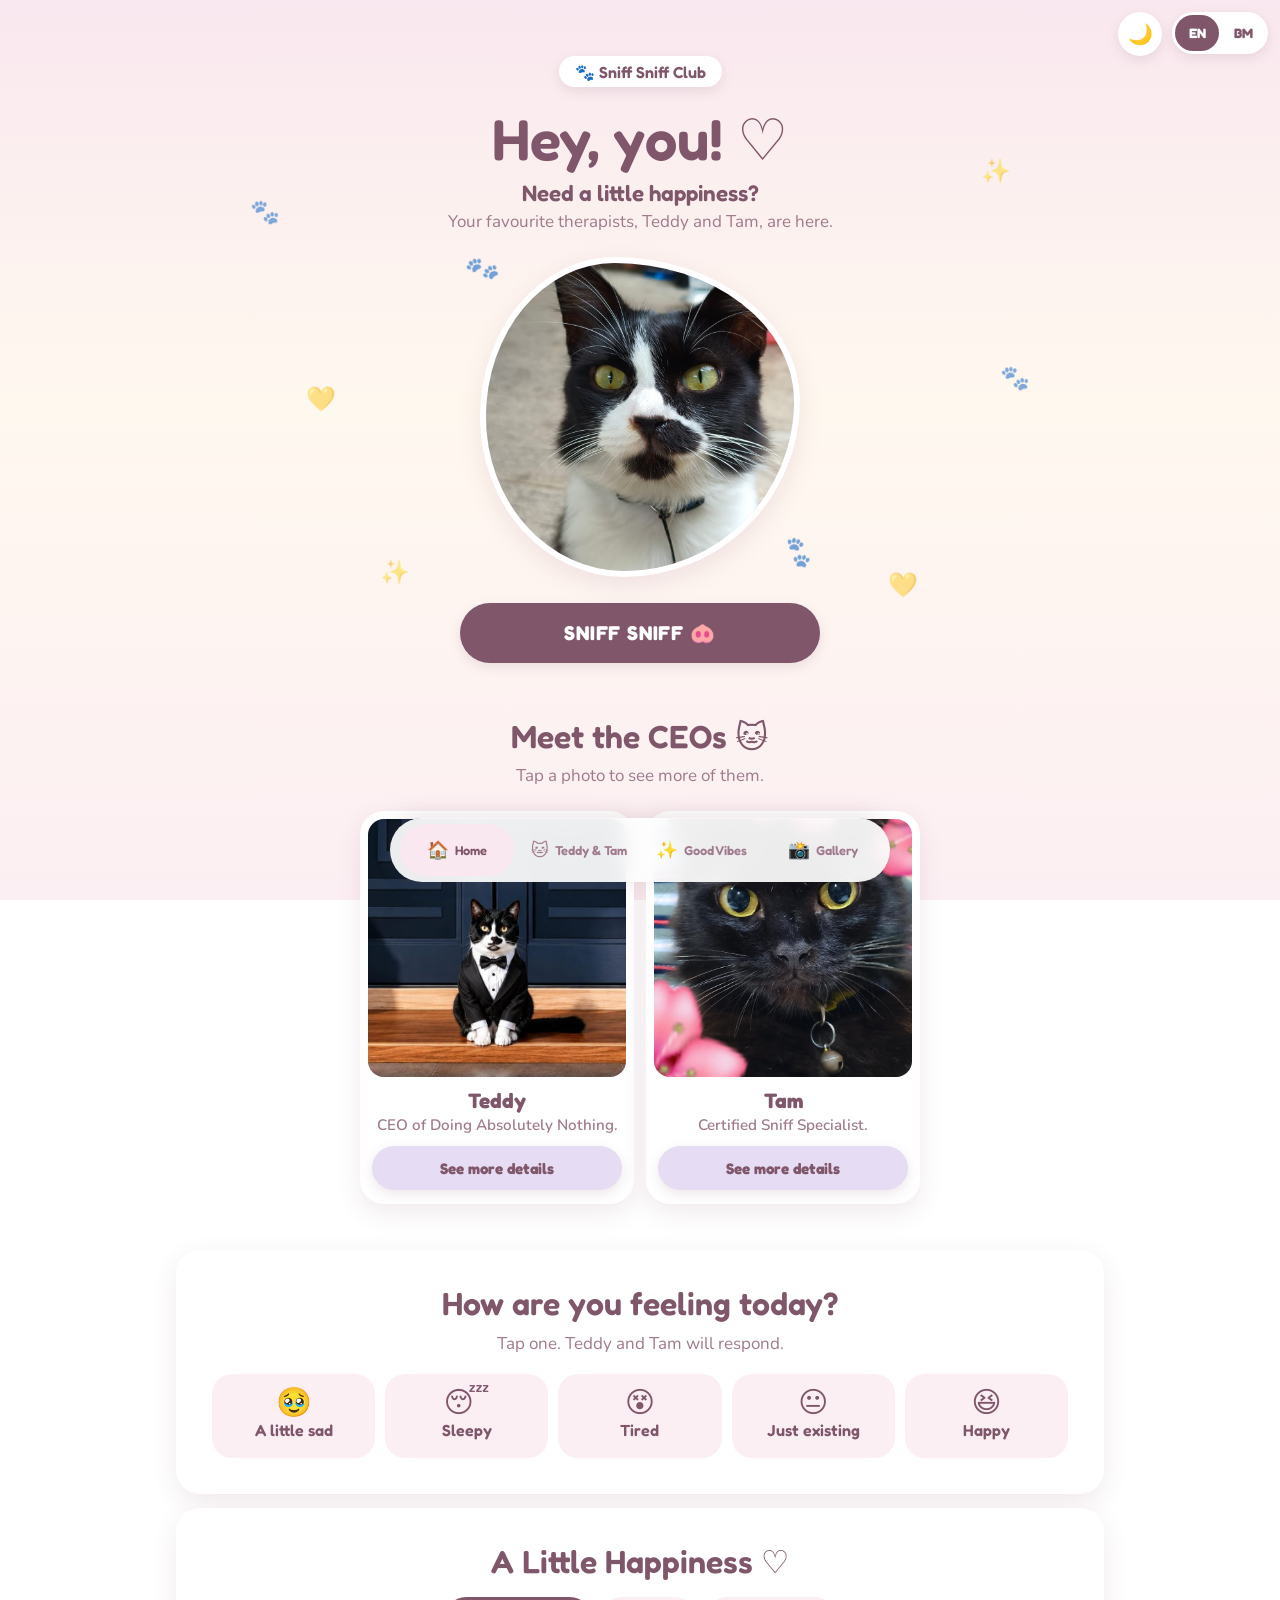
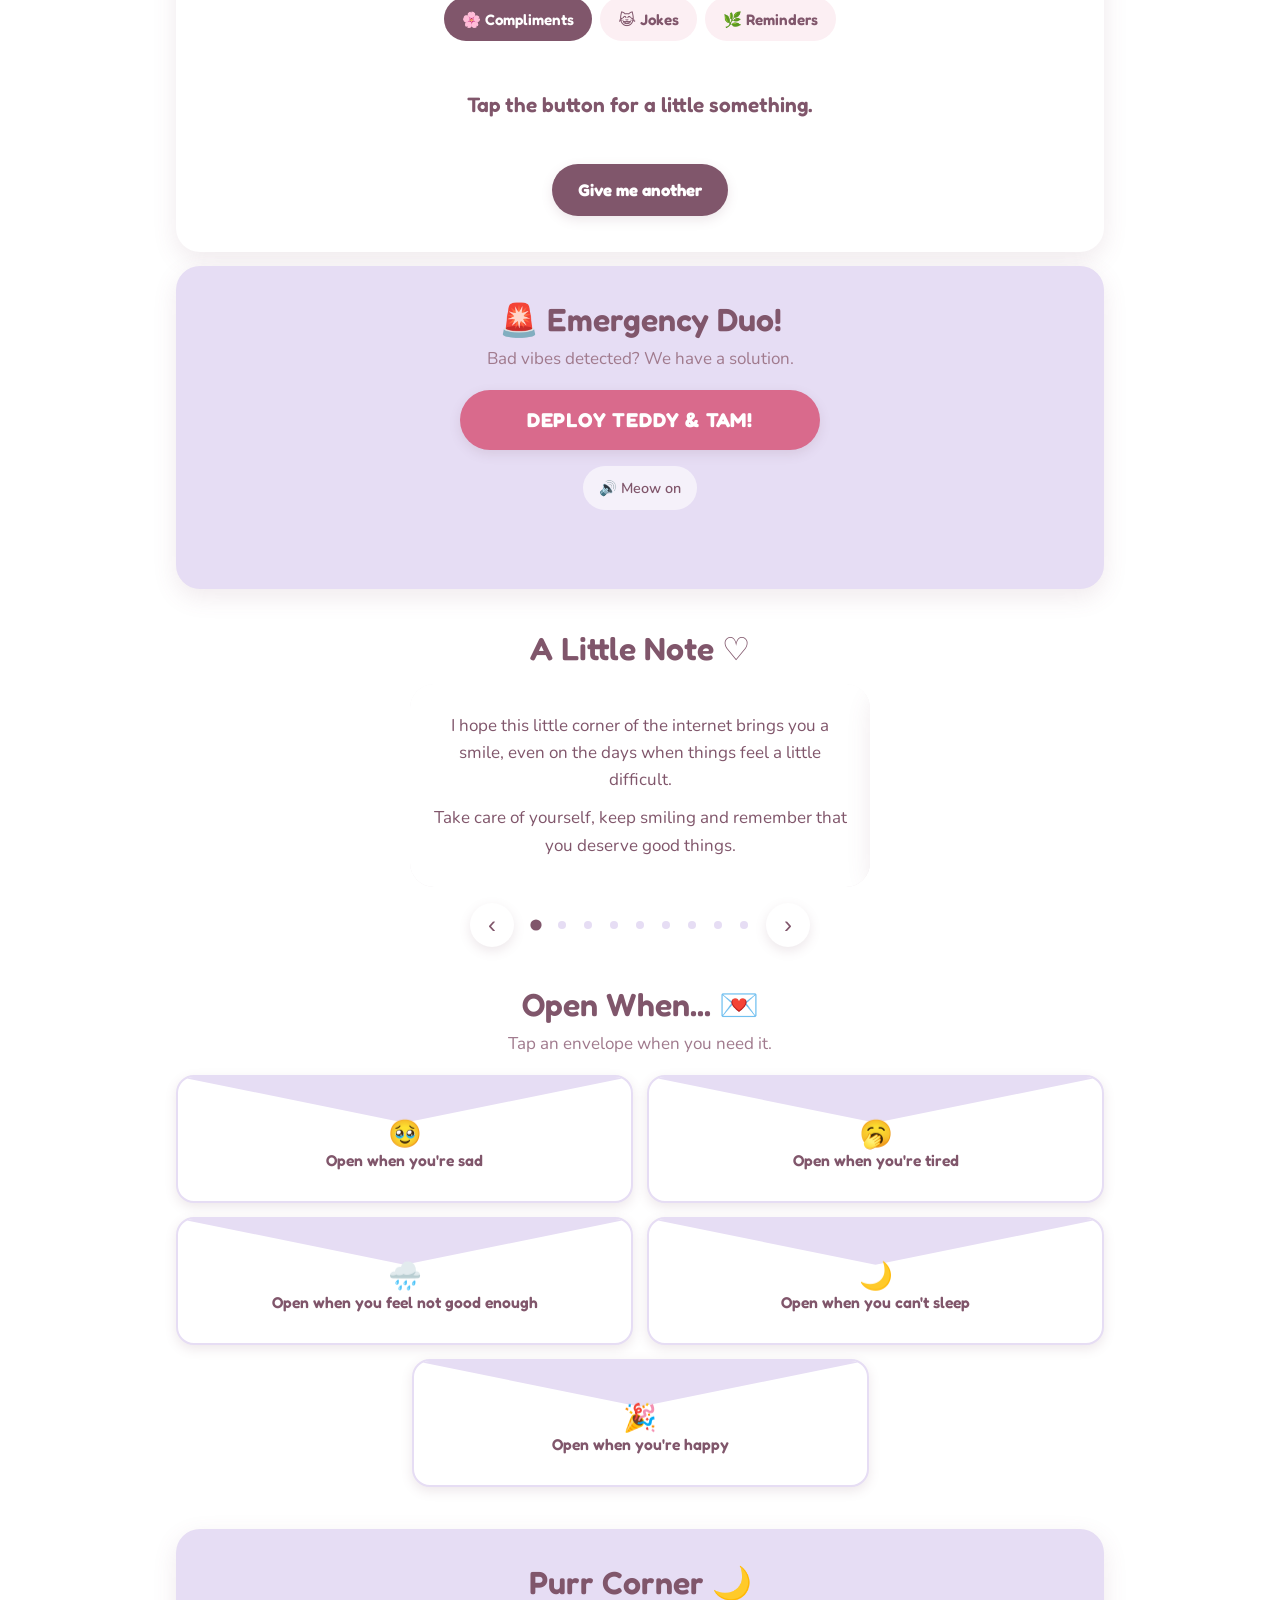
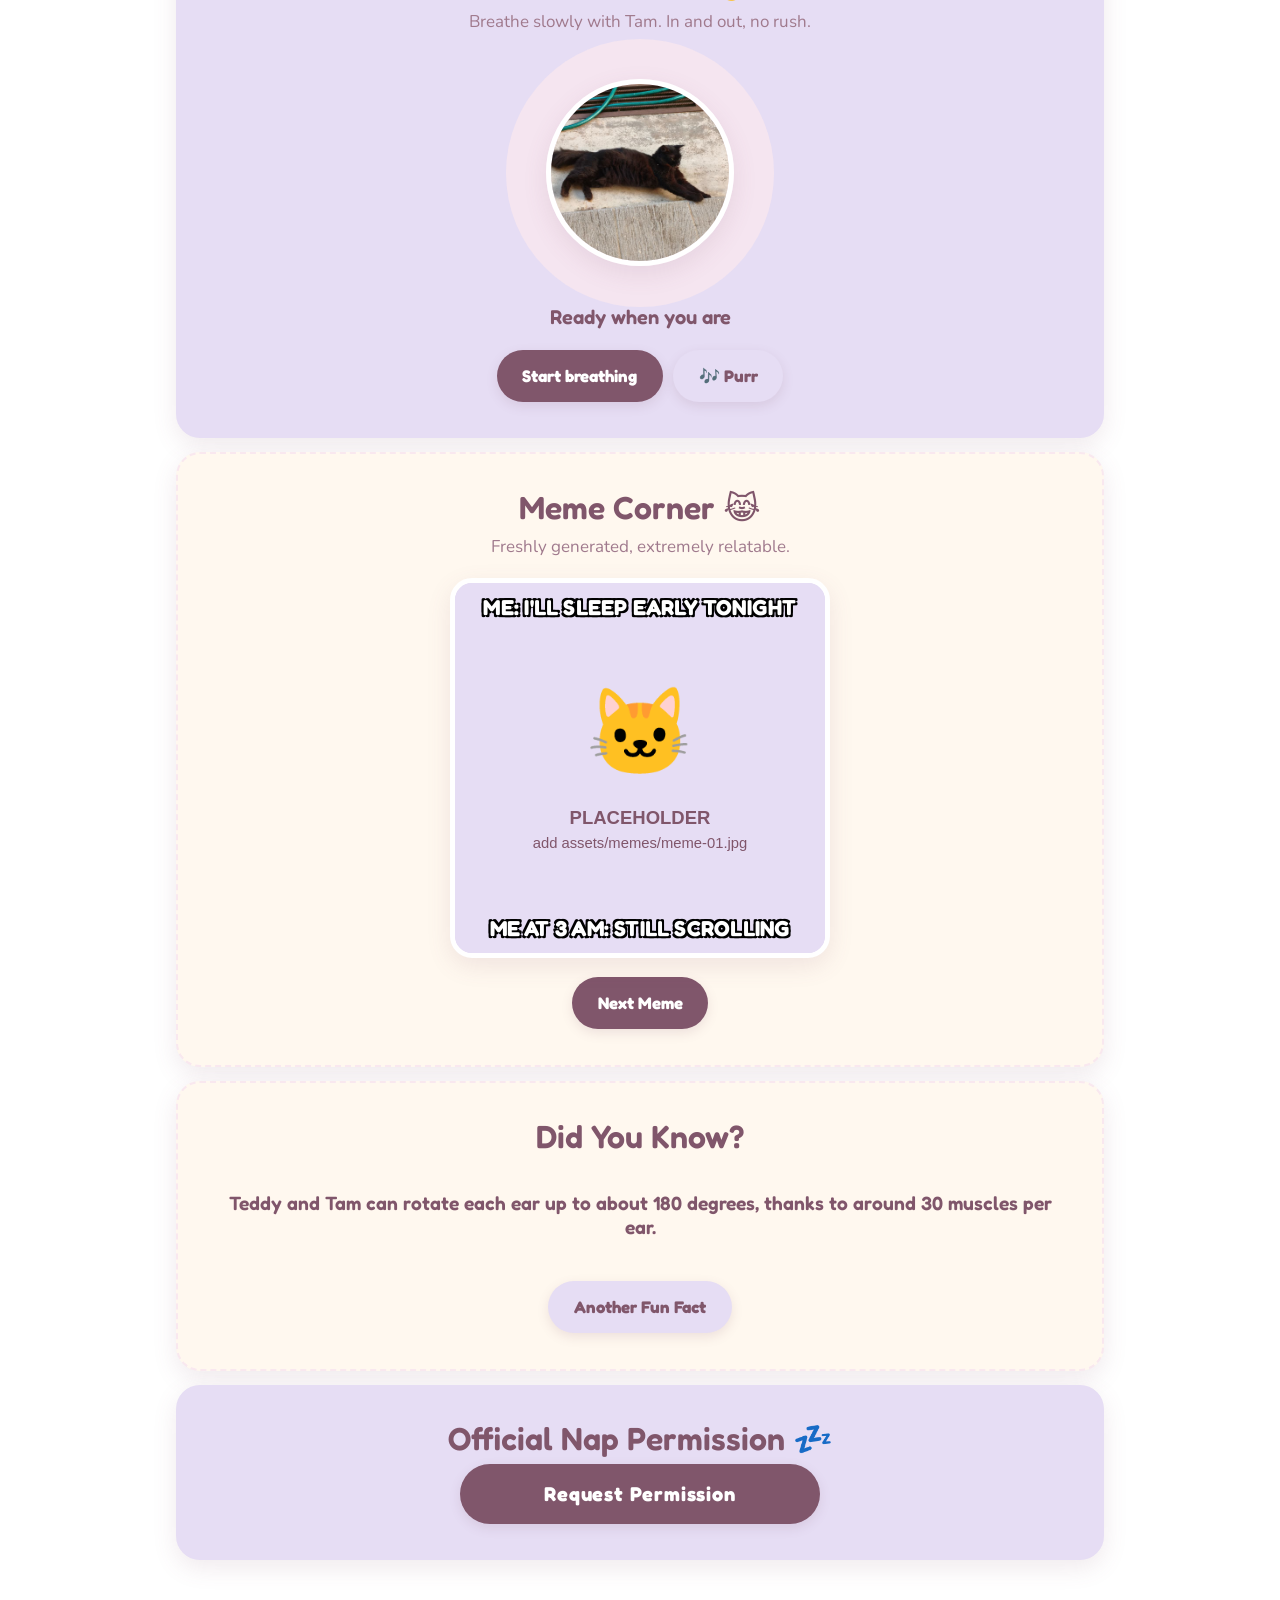
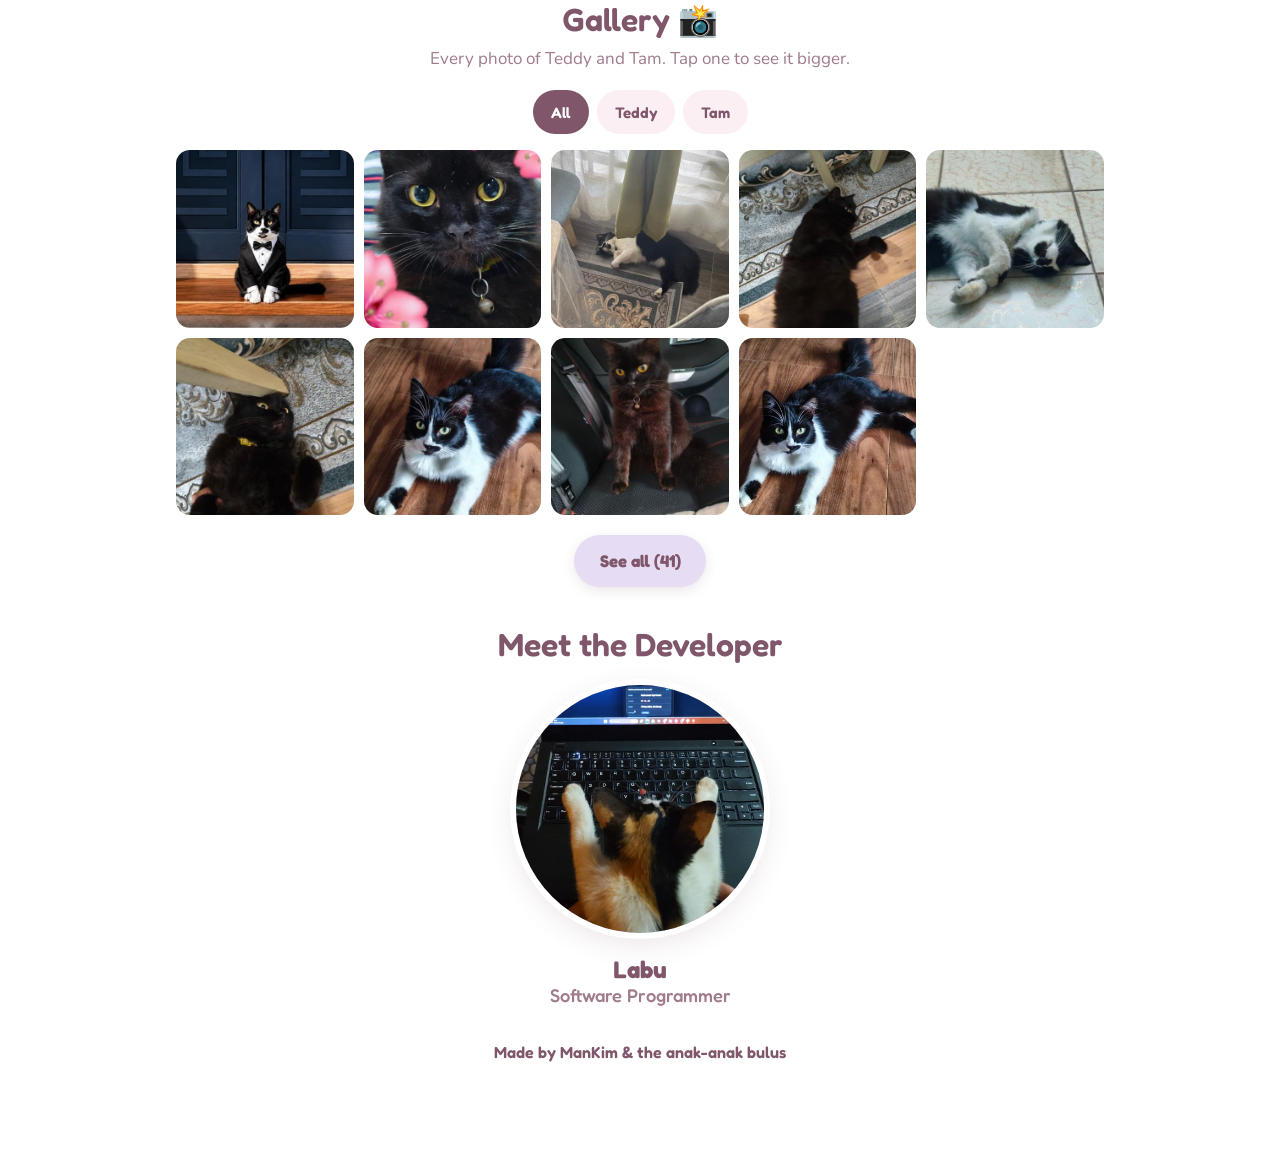
==== commit a3b769a8: "Update background , add some mini game." ====
--- a/index.html
+++ b/index.html
@@ -11,6 +11,7 @@
   <link rel="preconnect" href="https://fonts.gstatic.com" crossorigin>
   <link href="https://fonts.googleapis.com/css2?family=Fredoka:wght@500;600;700&family=Nunito:wght@400;600;700&display=swap" rel="stylesheet">
   <link rel="stylesheet" href="css/style.css">
+  <script>try{var t=localStorage.getItem("ssc-theme");if(!t&&window.matchMedia("(prefers-color-scheme: dark)").matches)t="dark";if(t==="dark")document.documentElement.dataset.theme="dark";if(!sessionStorage.getItem("ssc-intro")&&!window.matchMedia("(prefers-reduced-motion: reduce)").matches)document.documentElement.classList.add("intro-on");}catch(e){}</script>
 </head>
 <body>
   <!--
@@ -23,16 +24,27 @@
 
   <a class="skip" href="#main" data-i18n="skip">Skip to content</a>
 
+  <!-- Welcome screen (shown once per visit) -->
+  <div class="intro" id="intro" role="dialog" aria-modal="true" aria-labelledby="intro-hi">
+    <div class="intro__paws" aria-hidden="true"><span>🐾</span><span>🐾</span><span>🐾</span><span>🐾</span><span>🐾</span><span>🐾</span></div>
+    <p class="intro__hi" id="intro-hi" data-i18n="introHi">Hi Nissa 🐾</p>
+    <p class="intro__sub" data-i18n="introSub">Teddy and Tam made a little corner of happiness just for you.</p>
+    <button class="btn btn--primary btn--big" id="intro-enter" type="button" data-i18n="introEnter">Come in</button>
+    <button class="intro__skip" id="intro-skip" type="button" data-i18n="introSkip">Skip</button>
+  </div>
+
   <!-- Language switch -->
   <div class="langswitch" role="group" aria-label="Language" data-i18n-label="langLabel">
     <button type="button" data-lang="en" aria-pressed="true">EN</button>
     <button type="button" data-lang="ms" aria-pressed="false">BM</button>
   </div>
+  <button class="themebtn" id="theme-btn" type="button" aria-pressed="false"></button>
 
   <main id="main">
 
     <!-- SECTION 01 · HERO -->
     <section id="home" class="section hero">
+      <div class="floaties" aria-hidden="true"><span>🐾</span><span>✨</span><span>💛</span><span>🐾</span><span>✨</span><span>💛</span></div>
       <p class="brand">🐾 Sniff Sniff Club</p>
       <h1 data-i18n="heroTitle">Hey, you! ♡</h1>
       <p class="hero__sub" data-i18n="heroSub">Need a little happiness?</p>
@@ -65,6 +77,7 @@
           </button>
           <h3 class="gallery__name">Teddy</h3>
           <p class="gallery__caption" data-i18n="cap1">CEO of Doing Absolutely Nothing.</p>
+          <a class="btn btn--soft btn--small gallery__more" href="teddy.html" data-i18n="seeMore">See more details</a>
         </li>
         <li class="gallery__item" data-cat="tam">
           <button type="button" class="gallery__open">
@@ -72,6 +85,7 @@
           </button>
           <h3 class="gallery__name">Tam</h3>
           <p class="gallery__caption" data-i18n="cap2">Certified Sniff Specialist.</p>
+          <a class="btn btn--soft btn--small gallery__more" href="tam.html" data-i18n="seeMore">See more details</a>
         </li>
       </ul>
     </section>
@@ -136,6 +150,29 @@
       </div>
     </section>
 
+    <!-- SECTION · OPEN WHEN LETTERS -->
+    <section id="letters" class="section">
+      <h2 data-i18n="lettersTitle">Open When... 💌</h2>
+      <p class="section__hint" data-i18n="lettersHint">Tap an envelope when you need it.</p>
+      <ul class="envelopes" id="envelopes"></ul>
+    </section>
+
+    <!-- SECTION · PURR CORNER -->
+    <section id="purr" class="section card card--lavender purr">
+      <h2 data-i18n="purrTitle">Purr Corner 🌙</h2>
+      <p class="section__hint" data-i18n="purrHint">Breathe slowly with Tam. In and out, no rush.</p>
+      <div class="breathe" id="breathe" data-phase="idle">
+        <div class="breathe__ring" aria-hidden="true"></div>
+        <img class="breathe__img" src="assets/tam/tam-04.jpg" alt="Tam resting peacefully" data-i18n-alt="altPurr" data-fallback="tam/tam-04.jpg" loading="lazy" width="400" height="400">
+      </div>
+      <p class="breathe__label" id="breathe-label"></p>
+      <div class="purr__btns">
+        <button class="btn btn--primary" id="breathe-btn" type="button"></button>
+        <button class="btn btn--soft" id="purr-btn" type="button" aria-pressed="false"></button>
+      </div>
+      <p class="purr__note" id="purr-note" role="status" aria-live="polite" hidden></p>
+    </section>
+
     <!-- SECTION · MEME CORNER -->
     <section id="memes" class="section card card--cream">
       <h2 data-i18n="memeTitle">Meme Corner 😹</h2>
@@ -203,6 +240,18 @@
     <a href="#photos" data-group="gallery"><span aria-hidden="true">📸</span><b data-i18n="navGallery">Gallery</b></a>
   </nav>
 
+  <!-- Open When... letter -->
+  <div class="letter" id="letter" role="dialog" aria-modal="true" aria-labelledby="letter-title" hidden>
+    <article class="letter__paper">
+      <button class="letter__close" id="letter-close" type="button" aria-label="Close letter" data-i18n-label="letterClose">✕</button>
+      <p class="letter__emoji" id="letter-emoji" aria-hidden="true"></p>
+      <h3 class="letter__title" id="letter-title"></h3>
+      <p class="letter__text" id="letter-text"></p>
+      <button class="btn btn--soft btn--small" id="letter-again" type="button" data-i18n="letterAgain">Another one 💌</button>
+      <p class="letter__sign">— Teddy, Tam &amp; ManKim 🐾</p>
+    </article>
+  </div>
+
   <!-- Lightbox -->
   <div class="lightbox" id="lightbox" role="dialog" aria-modal="true" aria-label="Photo viewer" data-i18n-label="lbLabel" hidden>
     <button class="lightbox__close" id="lb-close" type="button" aria-label="Close" data-i18n-label="lbClose">✕</button>
@@ -218,5 +267,6 @@
   <script src="js/photos.js"></script>
   <script src="js/mood.js"></script>
   <script src="js/main.js"></script>
+  <script src="js/extras.js"></script>
 </body>
 </html>
--- a/css/style.css
+++ b/css/style.css
@@ -1,316 +1,484 @@
-/* Sniff Sniff Club — mobile-first styles */
-:root {
-  --blush: #F9E8EF;
-  --pink: #FCEFF3;
-  --cream: #FFF8EF;
-  --lavender: #E6DDF4;
-  --mauve: #80566B;
-  --mauve-soft: #a07a8d;
-  --white: #FFFFFF;
-  --accent: #e98aa8;
-  --radius: 24px;
-  --shadow: 0 8px 24px rgba(128, 86, 107, .12);
-  --shadow-sm: 0 4px 12px rgba(128, 86, 107, .14);
-  --font-head: "Fredoka", "Nunito", system-ui, sans-serif;
-  --font-body: "Nunito", system-ui, -apple-system, "Segoe UI", sans-serif;
-  --nav-h: 72px;
-}
-
-*, *::before, *::after { box-sizing: border-box; }
-html { scroll-behavior: smooth; -webkit-text-size-adjust: 100%; scroll-padding-top: 16px; }
-body {
-  margin: 0;
-  font-family: var(--font-body);
-  font-size: 1.0625rem;
-  line-height: 1.6;
-  color: var(--mauve);
-  background: linear-gradient(180deg, var(--blush) 0%, var(--cream) 45%, var(--pink) 100%) fixed;
-  overflow-x: hidden;
-  padding-bottom: calc(var(--nav-h) + env(safe-area-inset-bottom));
-}
-img { max-width: 100%; height: auto; display: block; }
-h1, h2 { font-family: var(--font-head); margin: 0 0 .4rem; line-height: 1.15; font-weight: 600; }
-h1 { font-size: clamp(2.4rem, 11vw, 3.6rem); }
-h2 { font-size: clamp(1.5rem, 6vw, 2rem); }
-p { margin: 0 0 .8rem; }
-[hidden] { display: none !important; }
-:focus-visible { outline: 3px solid var(--mauve); outline-offset: 3px; border-radius: 12px; }
-
-.skip { position: absolute; left: -999px; top: 8px; background: var(--white); padding: .5rem 1rem; border-radius: 12px; z-index: 100; }
-.skip:focus { left: 8px; }
-
-main { max-width: 640px; margin: 0 auto; padding: 0 16px; }
-.section { padding: 28px 0; text-align: center; scroll-margin-top: 8px; }
-.section__hint { color: var(--mauve-soft); margin-bottom: 1.1rem; }
-
-.card {
-  background: var(--white);
-  border-radius: var(--radius);
-  box-shadow: var(--shadow);
-  padding: 28px 20px;
-  margin: 14px 0;
-}
-.card--lavender { background: var(--lavender); }
-.card--cream { background: var(--cream); border: 2px dashed var(--blush); }
-
-/* Buttons */
-.btn {
-  font: 700 1.05rem var(--font-head);
-  border: 0; cursor: pointer;
-  min-height: 52px; padding: .8rem 1.6rem;
-  border-radius: 999px;
-  color: var(--white); background: var(--mauve);
-  box-shadow: var(--shadow-sm);
-  transition: transform .15s ease, box-shadow .15s ease, background .2s;
-  -webkit-tap-highlight-color: transparent;
-}
-.btn:hover { transform: translateY(-2px); box-shadow: var(--shadow); }
-.btn:active { transform: scale(.97); }
-.btn--primary { background: var(--mauve); }
-.btn--soft { background: var(--lavender); color: var(--mauve); }
-.btn--alert { background: #d96a8c; }
-.btn--big { width: 100%; max-width: 360px; min-height: 60px; font-size: 1.25rem; letter-spacing: .04em; }
-
-/* Language switch */
-.langswitch {
-  position: absolute; z-index: 60; top: 12px; right: 12px; display: flex; gap: 2px; padding: 3px;
-  background: var(--white); border-radius: 999px; box-shadow: var(--shadow-sm);
-}
-.langswitch button {
-  font: 700 .85rem var(--font-head); color: var(--mauve); background: none; border: 0;
-  min-width: 44px; min-height: 36px; border-radius: 999px; cursor: pointer; transition: background .2s, color .2s;
-}
-.langswitch button[aria-pressed="true"] { background: var(--mauve); color: var(--white); }
-
-/* Hero */
-.hero { padding-top: 56px; }
-.brand {
-  display: inline-block; font: 600 1rem var(--font-head);
-  background: var(--white); padding: .35rem 1rem; border-radius: 999px;
-  box-shadow: var(--shadow-sm); margin-bottom: 1.2rem;
-}
-.hero__sub { font: 600 1.4rem var(--font-head); margin-bottom: .1rem; }
-.hero__text { color: var(--mauve-soft); }
-.hero__photo-wrap { position: relative; width: min(78vw, 320px); margin: 1.4rem auto 1.6rem; }
-.hero__photo {
-  aspect-ratio: 1; border-radius: 42% 58% 55% 45% / 50% 45% 55% 50%;
-  overflow: hidden; border: 6px solid var(--white); box-shadow: var(--shadow);
-  background: var(--lavender);
-  transition: transform .3s ease;
-}
-.hero__photo img { width: 100%; height: 100%; object-fit: cover; }
-.hero__sniff { position: absolute; inset: 0; width: 100%; height: 100%; object-fit: cover; border-radius: inherit; }
-.deco { position: absolute; font-size: 1.6rem; opacity: .6; }
-.deco--paw1 { top: -8px; left: -14px; transform: rotate(-20deg); }
-.deco--paw2 { bottom: 4px; right: -14px; transform: rotate(25deg); }
-
-.hero__photo.is-sniffing { animation: sniffy .9s ease-in-out; }
-.nose { display: inline-block; }
-.is-sniffing-btn .nose { animation: nosewiggle .3s ease-in-out 4; }
-
-@keyframes sniffy {
-  0%, 100% { transform: rotate(0) scale(1); }
-  20% { transform: rotate(-4deg) scale(1.04); }
-  40% { transform: rotate(3deg) scale(1.05); }
-  60% { transform: rotate(-3deg) scale(1.04); }
-  80% { transform: rotate(2deg) scale(1.02); }
-}
-@keyframes nosewiggle { 0%, 100% { transform: scale(1); } 50% { transform: scale(1.35) rotate(8deg); } }
-
-.bubble {
-  max-width: 420px; margin: 1.4rem auto 0; padding: 1rem 1.2rem;
-  background: var(--white); border-radius: var(--radius); box-shadow: var(--shadow);
-  animation: pop .4s cubic-bezier(.3, 1.4, .5, 1);
-}
-.bubble__react { font-size: .95rem; color: var(--mauve-soft); margin-bottom: .3rem; }
-.bubble__msg { font: 600 1.2rem var(--font-head); margin: 0; }
-.dots::after { content: ""; animation: dots 1s steps(4) infinite; }
-@keyframes dots { 0% { content: ""; } 25% { content: "."; } 50% { content: ".."; } 75% { content: "..."; } }
-
-@keyframes pop { from { opacity: 0; transform: scale(.85) translateY(8px); } to { opacity: 1; transform: none; } }
-.pop { animation: pop .35s cubic-bezier(.3, 1.4, .5, 1); }
-
-/* Memes */
-.meme { position: relative; margin: 0 auto 1.2rem; max-width: 380px; border-radius: 22px; overflow: hidden; border: 5px solid var(--white); box-shadow: var(--shadow); background: var(--lavender); }
-.meme img { width: 100%; aspect-ratio: 1; object-fit: cover; display: block; }
-.meme__cap {
-  position: absolute; inset: 0; padding: 12px 14px; display: flex; flex-direction: column; justify-content: space-between; text-align: center;
-  font: 700 1.35rem/1.15 var(--font-head); text-transform: uppercase; letter-spacing: .01em; color: #fff;
-  -webkit-text-stroke: 1px #000; paint-order: stroke fill;
-  text-shadow: 2px 2px 0 #000, -2px 2px 0 #000, 2px -2px 0 #000, -2px -2px 0 #000;
-  pointer-events: none;
-}
-
-/* Mood */
-.mood__grid { display: grid; grid-template-columns: 1fr 1fr; gap: 10px; }
-.mood__btn {
-  font: 600 1rem var(--font-head); color: var(--mauve);
-  display: flex; flex-direction: column; align-items: center; gap: 4px;
-  min-height: 84px; padding: .7rem .5rem;
-  background: var(--pink); border: 2px solid transparent; border-radius: 20px;
-  cursor: pointer; transition: transform .15s, border-color .2s, background .2s;
-}
-.mood__btn .emoji { font-size: 1.8rem; line-height: 1; }
-.mood__btn:hover { transform: translateY(-2px); }
-.mood__btn:last-child { grid-column: 1 / -1; }
-.mood__btn.is-selected { border-color: var(--mauve); background: var(--blush); }
-
-.result { margin-top: 1.2rem; padding: 1rem; background: var(--cream); border-radius: 20px; }
-.result__img { width: min(100%, 240px); aspect-ratio: 1; object-fit: cover; margin: 0 auto .9rem; border-radius: 20px; border: 4px solid var(--white); box-shadow: var(--shadow-sm); background: var(--lavender); }
-.result__cat { font: 600 1.2rem var(--font-head); margin-bottom: .4rem; }
-.result__note { margin: 0; }
-
-/* Emergency */
-.sound-toggle {
-  display: block; margin: 1rem auto 0; font: 600 .9rem var(--font-body);
-  color: var(--mauve); background: rgba(255, 255, 255, .6);
-  border: 0; border-radius: 999px; padding: .5rem 1rem; min-height: 44px; cursor: pointer;
-}
-.emergency__stage { margin: 1.2rem auto 0; max-width: 360px; border-radius: 22px; overflow: hidden; border: 5px solid var(--white); box-shadow: var(--shadow); }
-.emergency__stage img { width: 100%; aspect-ratio: 4 / 3; object-fit: cover; }
-.emergency__stage.deploy { animation: deploy .6s cubic-bezier(.3, 1.5, .5, 1), shake .4s .6s; }
-.emergency__msg { margin-top: 1rem; font-weight: 700; min-height: 1.6em; }
-@keyframes deploy { from { opacity: 0; transform: translateY(40px) scale(.6) rotate(-6deg); } to { opacity: 1; transform: none; } }
-@keyframes shake { 0%, 100% { transform: none; } 25% { transform: rotate(-2deg); } 75% { transform: rotate(2deg); } }
-
-/* Gallery: horizontal swipe on mobile */
-.gallery {
-  list-style: none; margin: 0 auto; padding: 4px 0;
-  display: grid; grid-template-columns: 1fr 1fr; gap: 12px; max-width: 560px;
-}
-.gallery__item {
-  background: var(--white); border-radius: var(--radius); box-shadow: var(--shadow);
-  padding: 8px 8px 14px; min-width: 0;
-}
-.gallery__open { display: block; width: 100%; padding: 0; border: 0; background: none; cursor: zoom-in; border-radius: 16px; overflow: hidden; }
-.gallery__open img { width: 100%; aspect-ratio: 1; object-fit: cover; object-position: center 40%; transition: transform .3s; background: var(--lavender); }
-.gallery__open:hover img { transform: scale(1.04); }
-.gallery__name { font: 700 1.3rem var(--font-head); margin: .7rem 0 0; }
-.gallery__caption { font: 600 .95rem var(--font-body); color: var(--mauve-soft); margin: .15rem .3rem 0; }
-
-/* Facts & happiness */
-.fact { font: 600 1.2rem var(--font-head); min-height: 5.5em; display: flex; align-items: center; justify-content: center; }
-.tabs, .filters { display: flex; flex-wrap: wrap; justify-content: center; gap: 8px; margin: 1rem 0; }
-.tab, .filter {
-  font: 600 .95rem var(--font-head); color: var(--mauve);
-  background: var(--pink); border: 2px solid transparent; border-radius: 999px;
-  min-height: 44px; padding: .4rem 1rem; cursor: pointer; transition: background .2s;
-}
-.tab.is-active, .filter.is-active { background: var(--mauve); color: var(--white); }
-.happy__msg { font: 600 1.3rem var(--font-head); min-height: 4.5em; display: flex; align-items: center; justify-content: center; }
-
-/* Gallery grid */
-.filters { margin-top: 0; }
-.photos { list-style: none; margin: 0; padding: 0; display: grid; grid-template-columns: repeat(3, 1fr); gap: 6px; }
-.photos li { margin: 0; }
-.photos button { display: block; width: 100%; padding: 0; border: 0; background: var(--lavender); border-radius: 14px; overflow: hidden; cursor: zoom-in; aspect-ratio: 1; }
-.photos img { width: 100%; height: 100%; object-fit: cover; transition: transform .3s; }
-.photos button:hover img { transform: scale(1.06); }
-
-.photos__more { margin-top: 1.2rem; }
-
-/* Nap */
-.nap__result { margin-top: 1.4rem; animation: pop .4s cubic-bezier(.3, 1.4, .5, 1); }
-.stamp {
-  display: inline-block; font: 700 1.2rem var(--font-head); color: #4f7d5b;
-  border: 3px solid #4f7d5b; border-radius: 14px; padding: .5rem 1rem;
-  transform: rotate(-2deg); background: rgba(255, 255, 255, .6);
-}
-.nap__photo { position: relative; margin: 1rem auto 0; max-width: 360px; border-radius: 22px; overflow: hidden; border: 5px solid var(--white); box-shadow: var(--shadow); }
-.nap__photo img { width: 100%; aspect-ratio: 4 / 3; object-fit: cover; }
-.zzz { position: absolute; top: 10px; right: 16px; font: 700 1.6rem var(--font-head); color: var(--white); text-shadow: 0 2px 6px rgba(0, 0, 0, .3); }
-.zzz span { display: inline-block; }
-.zzz, .zzz span { animation: float 2.4s ease-in-out infinite; }
-.zzz span:nth-child(1) { animation-delay: .3s; }
-.zzz span:nth-child(2) { animation-delay: .6s; }
-@keyframes float { 0%, 100% { transform: translateY(0); opacity: .6; } 50% { transform: translateY(-8px); opacity: 1; } }
-
-/* Note slider */
-.slider { max-width: 460px; margin: 1rem auto 0; }
-.slider__track { display: flex; overflow-x: auto; scroll-snap-type: x mandatory; -webkit-overflow-scrolling: touch; scrollbar-width: none; border-radius: var(--radius); }
-.slider__track::-webkit-scrollbar { display: none; }
-.slide {
-  flex: 0 0 100%; scroll-snap-align: center; box-sizing: border-box;
-  min-height: 200px; padding: 28px 22px; display: flex; flex-direction: column; justify-content: center;
-  background: var(--white); border-radius: var(--radius); box-shadow: var(--shadow);
-}
-.slide p { margin: 0 0 .7rem; }
-.slide p:last-child { margin-bottom: 0; }
-.slide--quote p { font: 600 1.3rem/1.4 var(--font-head); }
-.slide--quote::before { content: "♡"; display: block; font-size: 1.6rem; margin-bottom: .6rem; color: var(--accent); }
-.slider__controls { display: flex; align-items: center; justify-content: center; gap: 10px; margin-top: 1rem; }
-.slider__btn { width: 44px; height: 44px; border: 0; border-radius: 50%; cursor: pointer; font-size: 1.5rem; line-height: 1; color: var(--mauve); background: var(--white); box-shadow: var(--shadow-sm); flex: 0 0 auto; }
-.slider__dots { display: flex; flex-wrap: wrap; justify-content: center; gap: 2px; max-width: 250px; }
-.slider__dots button { width: 24px; height: 24px; padding: 0; border: 0; background: none; cursor: pointer; display: grid; place-items: center; }
-.slider__dots button::before { content: ""; width: 8px; height: 8px; border-radius: 50%; background: var(--lavender); transition: background .2s, transform .2s; }
-.slider__dots button.is-active::before { background: var(--mauve); transform: scale(1.4); }
-
-/* Developer */
-.developer { padding-top: 12px; }
-.dev { margin: 1rem auto 0; max-width: 260px; }
-.dev img { width: 100%; aspect-ratio: 1; object-fit: cover; object-position: center 72%; border-radius: 50%; border: 6px solid var(--white); box-shadow: var(--shadow); background: var(--lavender); }
-.dev__name { margin-top: 1rem; font: 500 1.15rem var(--font-head); }
-.dev__name strong { display: block; font-weight: 700; font-size: 1.5rem; }
-.dev__name span { color: var(--mauve-soft); }
-
-/* Note & footer */
-.note { padding-bottom: 12px; }
-.note p { max-width: 460px; margin-left: auto; margin-right: auto; }
-.footer { text-align: center; padding: 8px 16px 28px; font: 600 1rem var(--font-head); }
-
-/* Bottom nav */
-.bottomnav {
-  position: fixed; z-index: 50; left: 0; right: 0; bottom: 0;
-  height: calc(var(--nav-h) + env(safe-area-inset-bottom));
-  padding: 8px 12px env(safe-area-inset-bottom);
-  display: flex; justify-content: space-around; align-items: stretch;
-  background: rgba(255, 255, 255, .92); backdrop-filter: blur(10px);
-  border-radius: 24px 24px 0 0; box-shadow: 0 -4px 20px rgba(128, 86, 107, .15);
-}
-.bottomnav a {
-  flex: 1; display: flex; flex-direction: column; align-items: center; justify-content: center;
-  text-decoration: none; color: var(--mauve-soft); font: 600 .8rem var(--font-head);
-  border-radius: 16px; margin: 0 4px; transition: background .2s, color .2s;
-}
-.bottomnav a span { font-size: 1.4rem; line-height: 1.2; }
-.bottomnav a b { font-weight: 600; }
-.bottomnav a.is-active { color: var(--mauve); background: var(--blush); }
-
-/* Lightbox */
-.lightbox {
-  position: fixed; inset: 0; z-index: 200; display: flex; align-items: center; justify-content: center;
-  background: rgba(70, 40, 55, .88); padding: 16px;
-}
-.lightbox__fig { margin: 0; max-width: min(92vw, 720px); text-align: center; color: var(--white); }
-.lightbox__fig img { max-height: 72vh; width: auto; margin: 0 auto; border-radius: 18px; border: 4px solid var(--white); }
-.lightbox__fig figcaption { font: 600 1.15rem var(--font-head); margin-top: .8rem; }
-.lightbox__close, .lightbox__nav {
-  position: absolute; border: 0; cursor: pointer; width: 48px; height: 48px; border-radius: 50%;
-  background: var(--white); color: var(--mauve); font-size: 1.5rem; box-shadow: var(--shadow-sm);
-}
-.lightbox__close { top: 16px; right: 16px; }
-.lightbox__nav { top: 50%; transform: translateY(-50%); }
-.lightbox__nav--prev { left: 10px; }
-.lightbox__nav--next { right: 10px; }
-
-/* Desktop */
-@media (min-width: 768px) {
-  body { padding-bottom: 0; }
-  main { max-width: 960px; }
-  .card { padding: 36px; }
-  .mood__grid { grid-template-columns: repeat(5, 1fr); }
-  .photos { grid-template-columns: repeat(5, 1fr); gap: 10px; }
-  .mood__btn:last-child { grid-column: auto; }
-  .footer { padding-bottom: 100px; }
-  .bottomnav {
-    left: 50%; right: auto; bottom: 18px; transform: translateX(-50%);
-    width: 500px; height: 64px; padding: 6px; border-radius: 999px;
-  }
-  .bottomnav a { flex-direction: row; gap: 6px; border-radius: 999px; }
-  .bottomnav a span { font-size: 1.1rem; }
-}
-
-@media (prefers-reduced-motion: reduce) {
-  html { scroll-behavior: auto; }
-  *, *::before, *::after { animation: none !important; transition: none !important; }
-}
+/* Sniff Sniff Club — mobile-first styles */
+:root {
+  --blush: #F9E8EF;
+  --pink: #FCEFF3;
+  --cream: #FFF8EF;
+  --lavender: #E6DDF4;
+  --mauve: #80566B;
+  --mauve-soft: #a07a8d;
+  --white: #FFFFFF;
+  --accent: #e98aa8;
+  --radius: 24px;
+  --shadow: 0 8px 24px rgba(128, 86, 107, .12);
+  --shadow-sm: 0 4px 12px rgba(128, 86, 107, .14);
+  --font-head: "Fredoka", "Nunito", system-ui, sans-serif;
+  --font-body: "Nunito", system-ui, -apple-system, "Segoe UI", sans-serif;
+  --nav-h: 72px;
+}
+
+*, *::before, *::after { box-sizing: border-box; }
+html { scroll-behavior: smooth; -webkit-text-size-adjust: 100%; scroll-padding-top: 16px; }
+body {
+  margin: 0;
+  font-family: var(--font-body);
+  font-size: 1.0625rem;
+  line-height: 1.6;
+  color: var(--mauve);
+  background: linear-gradient(180deg, var(--blush) 0%, var(--cream) 45%, var(--pink) 100%) fixed;
+  overflow-x: hidden;
+  padding-bottom: calc(var(--nav-h) + env(safe-area-inset-bottom));
+}
+img { max-width: 100%; height: auto; display: block; }
+h1, h2 { font-family: var(--font-head); margin: 0 0 .4rem; line-height: 1.15; font-weight: 600; }
+h1 { font-size: clamp(2.4rem, 11vw, 3.6rem); }
+h2 { font-size: clamp(1.5rem, 6vw, 2rem); }
+p { margin: 0 0 .8rem; }
+[hidden] { display: none !important; }
+:focus-visible { outline: 3px solid var(--mauve); outline-offset: 3px; border-radius: 12px; }
+
+.skip { position: absolute; left: -999px; top: 8px; background: var(--white); padding: .5rem 1rem; border-radius: 12px; z-index: 100; }
+.skip:focus { left: 8px; }
+
+main { max-width: 640px; margin: 0 auto; padding: 0 16px; }
+.section { padding: 28px 0; text-align: center; scroll-margin-top: 8px; }
+.section__hint { color: var(--mauve-soft); margin-bottom: 1.1rem; }
+
+.card {
+  background: var(--white);
+  border-radius: var(--radius);
+  box-shadow: var(--shadow);
+  padding: 28px 20px;
+  margin: 14px 0;
+}
+.card--lavender { background: var(--lavender); }
+.card--cream { background: var(--cream); border: 2px dashed var(--blush); }
+
+/* Buttons */
+.btn {
+  font: 700 1.05rem var(--font-head);
+  border: 0; cursor: pointer;
+  min-height: 52px; padding: .8rem 1.6rem;
+  border-radius: 999px;
+  color: var(--white); background: var(--mauve);
+  box-shadow: var(--shadow-sm);
+  transition: transform .15s ease, box-shadow .15s ease, background .2s;
+  -webkit-tap-highlight-color: transparent;
+}
+.btn:hover { transform: translateY(-2px); box-shadow: var(--shadow); }
+.btn:active { transform: scale(.97); }
+.btn--primary { background: var(--mauve); }
+.btn--soft { background: var(--lavender); color: var(--mauve); }
+.btn--alert { background: #d96a8c; }
+.btn--big { width: 100%; max-width: 360px; min-height: 60px; font-size: 1.25rem; letter-spacing: .04em; }
+
+/* Small button + CEO card link */
+.btn--small { font-size: .95rem; min-height: 44px; padding: .55rem 1rem; display: inline-flex; align-items: center; justify-content: center; text-decoration: none; }
+.gallery__more { display: flex; margin: .7rem auto 0; width: calc(100% - 8px); text-align: center; }
+
+/* Burst of emoji (see burst() in main.js) */
+.burst { position: fixed; z-index: 150; pointer-events: none; font-size: 1.5rem; transform: translate(-50%, -50%); animation: burst .95s ease-out forwards; }
+@keyframes burst {
+  from { opacity: 1; transform: translate(-50%, -50%) scale(.5); }
+  to { opacity: 0; transform: translate(calc(-50% + var(--dx)), calc(-50% + var(--dy))) scale(1.3) rotate(var(--rot)); }
+}
+
+/* Language switch */
+.langswitch {
+  position: absolute; z-index: 60; top: 12px; right: 12px; display: flex; gap: 2px; padding: 3px;
+  background: var(--white); border-radius: 999px; box-shadow: var(--shadow-sm);
+}
+.langswitch button {
+  font: 700 .85rem var(--font-head); color: var(--mauve); background: none; border: 0;
+  min-width: 44px; min-height: 36px; border-radius: 999px; cursor: pointer; transition: background .2s, color .2s;
+}
+.langswitch button[aria-pressed="true"] { background: var(--mauve); color: var(--white); }
+
+/* Hero */
+.hero { padding-top: 56px; }
+.brand {
+  display: inline-block; font: 600 1rem var(--font-head);
+  background: var(--white); padding: .35rem 1rem; border-radius: 999px;
+  box-shadow: var(--shadow-sm); margin-bottom: 1.2rem;
+}
+.hero__sub { font: 600 1.4rem var(--font-head); margin-bottom: .1rem; }
+.hero__text { color: var(--mauve-soft); }
+.hero__photo-wrap { position: relative; width: min(78vw, 320px); margin: 1.4rem auto 1.6rem; }
+.hero__photo {
+  aspect-ratio: 1; border-radius: 42% 58% 55% 45% / 50% 45% 55% 50%;
+  overflow: hidden; border: 6px solid var(--white); box-shadow: var(--shadow);
+  background: var(--lavender);
+  transition: transform .3s ease;
+}
+.hero__photo img { width: 100%; height: 100%; object-fit: cover; }
+.hero__sniff { position: absolute; inset: 0; width: 100%; height: 100%; object-fit: cover; border-radius: inherit; }
+.deco { position: absolute; font-size: 1.6rem; opacity: .6; }
+.deco--paw1 { top: -8px; left: -14px; transform: rotate(-20deg); }
+.deco--paw2 { bottom: 4px; right: -14px; transform: rotate(25deg); }
+
+.hero__photo.is-sniffing { animation: sniffy .9s ease-in-out; }
+.nose { display: inline-block; }
+.is-sniffing-btn .nose { animation: nosewiggle .3s ease-in-out 4; }
+
+@keyframes sniffy {
+  0%, 100% { transform: rotate(0) scale(1); }
+  20% { transform: rotate(-4deg) scale(1.04); }
+  40% { transform: rotate(3deg) scale(1.05); }
+  60% { transform: rotate(-3deg) scale(1.04); }
+  80% { transform: rotate(2deg) scale(1.02); }
+}
+@keyframes nosewiggle { 0%, 100% { transform: scale(1); } 50% { transform: scale(1.35) rotate(8deg); } }
+
+.bubble {
+  max-width: 420px; margin: 1.4rem auto 0; padding: 1rem 1.2rem;
+  background: var(--white); border-radius: var(--radius); box-shadow: var(--shadow);
+  animation: pop .4s cubic-bezier(.3, 1.4, .5, 1);
+}
+.bubble__react { font-size: .95rem; color: var(--mauve-soft); margin-bottom: .3rem; }
+.bubble__msg { font: 600 1.2rem var(--font-head); margin: 0; }
+.dots::after { content: ""; animation: dots 1s steps(4) infinite; }
+@keyframes dots { 0% { content: ""; } 25% { content: "."; } 50% { content: ".."; } 75% { content: "..."; } }
+
+@keyframes pop { from { opacity: 0; transform: scale(.85) translateY(8px); } to { opacity: 1; transform: none; } }
+.pop { animation: pop .35s cubic-bezier(.3, 1.4, .5, 1); }
+
+/* Memes */
+.meme { position: relative; margin: 0 auto 1.2rem; max-width: 380px; border-radius: 22px; overflow: hidden; border: 5px solid var(--white); box-shadow: var(--shadow); background: var(--lavender); }
+.meme img { width: 100%; aspect-ratio: 1; object-fit: cover; display: block; }
+.meme__cap {
+  position: absolute; inset: 0; padding: 12px 14px; display: flex; flex-direction: column; justify-content: space-between; text-align: center;
+  font: 700 1.35rem/1.15 var(--font-head); text-transform: uppercase; letter-spacing: .01em; color: #fff;
+  -webkit-text-stroke: 1px #000; paint-order: stroke fill;
+  text-shadow: 2px 2px 0 #000, -2px 2px 0 #000, 2px -2px 0 #000, -2px -2px 0 #000;
+  pointer-events: none;
+}
+
+/* Mood */
+.mood__grid { display: grid; grid-template-columns: 1fr 1fr; gap: 10px; }
+.mood__btn {
+  font: 600 1rem var(--font-head); color: var(--mauve);
+  display: flex; flex-direction: column; align-items: center; gap: 4px;
+  min-height: 84px; padding: .7rem .5rem;
+  background: var(--pink); border: 2px solid transparent; border-radius: 20px;
+  cursor: pointer; transition: transform .15s, border-color .2s, background .2s;
+}
+.mood__btn .emoji { font-size: 1.8rem; line-height: 1; }
+.mood__btn:hover { transform: translateY(-2px); }
+.mood__btn:last-child { grid-column: 1 / -1; }
+.mood__btn.is-selected { border-color: var(--mauve); background: var(--blush); }
+
+.result { margin-top: 1.2rem; padding: 1rem; background: var(--cream); border-radius: 20px; }
+.result__img { width: min(100%, 240px); aspect-ratio: 1; object-fit: cover; margin: 0 auto .9rem; border-radius: 20px; border: 4px solid var(--white); box-shadow: var(--shadow-sm); background: var(--lavender); }
+.result__cat { font: 600 1.2rem var(--font-head); margin-bottom: .4rem; }
+.result__note { margin: 0; }
+
+/* Emergency */
+.sound-toggle {
+  display: block; margin: 1rem auto 0; font: 600 .9rem var(--font-body);
+  color: var(--mauve); background: rgba(255, 255, 255, .6);
+  border: 0; border-radius: 999px; padding: .5rem 1rem; min-height: 44px; cursor: pointer;
+}
+.emergency__stage { margin: 1.2rem auto 0; max-width: 360px; border-radius: 22px; overflow: hidden; border: 5px solid var(--white); box-shadow: var(--shadow); }
+.emergency__stage img { width: 100%; aspect-ratio: 4 / 3; object-fit: cover; }
+.emergency__stage.deploy { animation: deploy .6s cubic-bezier(.3, 1.5, .5, 1), shake .4s .6s; }
+.emergency__msg { margin-top: 1rem; font-weight: 700; min-height: 1.6em; }
+@keyframes deploy { from { opacity: 0; transform: translateY(40px) scale(.6) rotate(-6deg); } to { opacity: 1; transform: none; } }
+@keyframes shake { 0%, 100% { transform: none; } 25% { transform: rotate(-2deg); } 75% { transform: rotate(2deg); } }
+
+/* Gallery: horizontal swipe on mobile */
+.gallery {
+  list-style: none; margin: 0 auto; padding: 4px 0;
+  display: grid; grid-template-columns: 1fr 1fr; gap: 12px; max-width: 560px;
+}
+.gallery__item {
+  background: var(--white); border-radius: var(--radius); box-shadow: var(--shadow);
+  padding: 8px 8px 14px; min-width: 0;
+}
+.gallery__open { display: block; width: 100%; padding: 0; border: 0; background: none; cursor: zoom-in; border-radius: 16px; overflow: hidden; }
+.gallery__open img { width: 100%; aspect-ratio: 1; object-fit: cover; object-position: center 40%; transition: transform .3s; background: var(--lavender); }
+.gallery__open:hover img { transform: scale(1.04); }
+.gallery__name { font: 700 1.3rem var(--font-head); margin: .7rem 0 0; }
+.gallery__caption { font: 600 .95rem var(--font-body); color: var(--mauve-soft); margin: .15rem .3rem 0; }
+
+/* Facts & happiness */
+.fact { font: 600 1.2rem var(--font-head); min-height: 5.5em; display: flex; align-items: center; justify-content: center; }
+.tabs, .filters { display: flex; flex-wrap: wrap; justify-content: center; gap: 8px; margin: 1rem 0; }
+.tab, .filter {
+  font: 600 .95rem var(--font-head); color: var(--mauve);
+  background: var(--pink); border: 2px solid transparent; border-radius: 999px;
+  min-height: 44px; padding: .4rem 1rem; cursor: pointer; transition: background .2s;
+}
+.tab.is-active, .filter.is-active { background: var(--mauve); color: var(--white); }
+.happy__msg { font: 600 1.3rem var(--font-head); min-height: 4.5em; display: flex; align-items: center; justify-content: center; }
+
+/* Gallery grid */
+.filters { margin-top: 0; }
+.photos { list-style: none; margin: 0; padding: 0; display: grid; grid-template-columns: repeat(3, 1fr); gap: 6px; }
+.photos li { margin: 0; }
+.photos button { display: block; width: 100%; padding: 0; border: 0; background: var(--lavender); border-radius: 14px; overflow: hidden; cursor: zoom-in; aspect-ratio: 1; }
+.photos img { width: 100%; height: 100%; object-fit: cover; transition: transform .3s; }
+.photos button:hover img { transform: scale(1.06); }
+
+.photos__more { margin-top: 1.2rem; }
+
+/* Nap */
+.nap__result { margin-top: 1.4rem; animation: pop .4s cubic-bezier(.3, 1.4, .5, 1); }
+.stamp {
+  display: inline-block; font: 700 1.2rem var(--font-head); color: #4f7d5b;
+  border: 3px solid #4f7d5b; border-radius: 14px; padding: .5rem 1rem;
+  transform: rotate(-2deg); background: rgba(255, 255, 255, .6);
+}
+.nap__photo { position: relative; margin: 1rem auto 0; max-width: 360px; border-radius: 22px; overflow: hidden; border: 5px solid var(--white); box-shadow: var(--shadow); }
+.nap__photo img { width: 100%; aspect-ratio: 4 / 3; object-fit: cover; }
+.zzz { position: absolute; top: 10px; right: 16px; font: 700 1.6rem var(--font-head); color: var(--white); text-shadow: 0 2px 6px rgba(0, 0, 0, .3); }
+.zzz span { display: inline-block; }
+.zzz, .zzz span { animation: float 2.4s ease-in-out infinite; }
+.zzz span:nth-child(1) { animation-delay: .3s; }
+.zzz span:nth-child(2) { animation-delay: .6s; }
+@keyframes float { 0%, 100% { transform: translateY(0); opacity: .6; } 50% { transform: translateY(-8px); opacity: 1; } }
+
+/* Note slider */
+.slider { max-width: 460px; margin: 1rem auto 0; }
+.slider__track { display: flex; overflow-x: auto; scroll-snap-type: x mandatory; -webkit-overflow-scrolling: touch; scrollbar-width: none; border-radius: var(--radius); }
+.slider__track::-webkit-scrollbar { display: none; }
+.slide {
+  flex: 0 0 100%; scroll-snap-align: center; box-sizing: border-box;
+  min-height: 200px; padding: 28px 22px; display: flex; flex-direction: column; justify-content: center;
+  background: var(--white); border-radius: var(--radius); box-shadow: var(--shadow);
+}
+.slide p { margin: 0 0 .7rem; }
+.slide p:last-child { margin-bottom: 0; }
+.slide--quote p { font: 600 1.3rem/1.4 var(--font-head); }
+.slide--quote::before { content: "♡"; display: block; font-size: 1.6rem; margin-bottom: .6rem; color: var(--accent); }
+.slider__controls { display: flex; align-items: center; justify-content: center; gap: 10px; margin-top: 1rem; }
+.slider__btn { width: 44px; height: 44px; border: 0; border-radius: 50%; cursor: pointer; font-size: 1.5rem; line-height: 1; color: var(--mauve); background: var(--white); box-shadow: var(--shadow-sm); flex: 0 0 auto; }
+.slider__dots { display: flex; flex-wrap: wrap; justify-content: center; gap: 2px; max-width: 250px; }
+.slider__dots button { width: 24px; height: 24px; padding: 0; border: 0; background: none; cursor: pointer; display: grid; place-items: center; }
+.slider__dots button::before { content: ""; width: 8px; height: 8px; border-radius: 50%; background: var(--lavender); transition: background .2s, transform .2s; }
+.slider__dots button.is-active::before { background: var(--mauve); transform: scale(1.4); }
+
+/* Developer */
+.developer { padding-top: 12px; }
+.dev { margin: 1rem auto 0; max-width: 260px; }
+.dev img { width: 100%; aspect-ratio: 1; object-fit: cover; object-position: center 72%; border-radius: 50%; border: 6px solid var(--white); box-shadow: var(--shadow); background: var(--lavender); }
+.dev__name { margin-top: 1rem; font: 500 1.15rem var(--font-head); }
+.dev__name strong { display: block; font-weight: 700; font-size: 1.5rem; }
+.dev__name span { color: var(--mauve-soft); }
+
+/* Note & footer */
+.note { padding-bottom: 12px; }
+.note p { max-width: 460px; margin-left: auto; margin-right: auto; }
+.footer { text-align: center; padding: 8px 16px 28px; font: 600 1rem var(--font-head); }
+
+/* Bottom nav */
+.bottomnav {
+  position: fixed; z-index: 50; left: 0; right: 0; bottom: 0;
+  height: calc(var(--nav-h) + env(safe-area-inset-bottom));
+  padding: 8px 12px env(safe-area-inset-bottom);
+  display: flex; justify-content: space-around; align-items: stretch;
+  background: rgba(255, 255, 255, .92); backdrop-filter: blur(10px);
+  border-radius: 24px 24px 0 0; box-shadow: 0 -4px 20px rgba(128, 86, 107, .15);
+}
+.bottomnav a {
+  flex: 1; display: flex; flex-direction: column; align-items: center; justify-content: center;
+  text-decoration: none; color: var(--mauve-soft); font: 600 .8rem var(--font-head);
+  border-radius: 16px; margin: 0 4px; transition: background .2s, color .2s;
+}
+.bottomnav a span { font-size: 1.4rem; line-height: 1.2; }
+.bottomnav a b { font-weight: 600; }
+.bottomnav a.is-active { color: var(--mauve); background: var(--blush); }
+
+/* Lightbox */
+.lightbox {
+  position: fixed; inset: 0; z-index: 200; display: flex; align-items: center; justify-content: center;
+  background: rgba(70, 40, 55, .88); padding: 16px;
+}
+.lightbox__fig { margin: 0; max-width: min(92vw, 720px); text-align: center; color: var(--white); }
+.lightbox__fig img { max-height: 72vh; width: auto; margin: 0 auto; border-radius: 18px; border: 4px solid var(--white); }
+.lightbox__fig figcaption { font: 600 1.15rem var(--font-head); margin-top: .8rem; }
+.lightbox__close, .lightbox__nav {
+  position: absolute; border: 0; cursor: pointer; width: 48px; height: 48px; border-radius: 50%;
+  background: var(--white); color: var(--mauve); font-size: 1.5rem; box-shadow: var(--shadow-sm);
+}
+.lightbox__close { top: 16px; right: 16px; }
+.lightbox__nav { top: 50%; transform: translateY(-50%); }
+.lightbox__nav--prev { left: 10px; }
+.lightbox__nav--next { right: 10px; }
+
+/* CEO profile pages */
+.profile main { max-width: 640px; }
+.back {
+  position: absolute; z-index: 60; top: 12px; left: 12px; display: flex; align-items: center; min-height: 44px; padding: 0 16px;
+  background: var(--white); border-radius: 999px; box-shadow: var(--shadow-sm);
+  font: 700 .85rem var(--font-head); color: var(--mauve); text-decoration: none;
+}
+.profile__hero { position: relative; padding-top: 70px; }
+.profile__title { font: 600 1.2rem var(--font-head); color: var(--mauve-soft); margin-bottom: 1.2rem; }
+.profile__photo {
+  display: block; width: min(72vw, 300px); aspect-ratio: 1; margin: 0 auto .5rem; padding: 0; cursor: pointer;
+  border: 6px solid var(--white); border-radius: 42% 58% 55% 45% / 50% 45% 55% 50%; overflow: hidden;
+  background: var(--lavender); box-shadow: var(--shadow); transition: transform .25s ease;
+}
+.profile__photo img { width: 100%; height: 100%; object-fit: cover; object-position: center 35%; }
+.profile__photo:hover { transform: rotate(-3deg) scale(1.03); }
+.profile__photo:active { transform: scale(.96); }
+.profile__hint { font-size: .9rem; color: var(--mauve-soft); }
+.profile__tagline { font: 600 1.15rem/1.4 var(--font-head); max-width: 420px; margin: 1rem auto; }
+.chips { list-style: none; margin: 0 0 1rem; padding: 0; display: flex; flex-wrap: wrap; justify-content: center; gap: 8px; }
+.chips li { background: var(--white); box-shadow: var(--shadow-sm); border-radius: 999px; padding: .4rem .9rem; font: 600 .95rem var(--font-head); }
+.profile__bio { max-width: 460px; margin: 0 auto; }
+.profile__rows { margin: 1rem 0 0; display: grid; gap: 10px; text-align: left; }
+.profile__rows div { background: var(--pink); border-radius: 18px; padding: .7rem 1rem; }
+.profile__rows dt { font: 700 .8rem var(--font-head); text-transform: uppercase; letter-spacing: .06em; color: var(--mauve-soft); }
+.profile__rows dd { margin: .1rem 0 0; font: 600 1.1rem/1.35 var(--font-head); }
+.profile__quote { font: 600 1.3rem/1.4 var(--font-head); min-height: 4.2em; display: flex; align-items: center; justify-content: center; }
+.profile__next p { margin: 1rem 0 0; }
+.profile__home { color: var(--mauve); font-weight: 700; }
+.profile .btn--big { text-decoration: none; display: inline-flex; align-items: center; justify-content: center; }
+.profile .footer { padding-bottom: 28px; }
+body.profile { padding-bottom: 0; }
+
+.floaties { position: absolute; inset: 0; pointer-events: none; overflow: hidden; }
+.floaties span { position: absolute; font-size: 1.5rem; opacity: .55; animation: drift 7s ease-in-out infinite; }
+.floaties span:nth-child(1) { left: 8%; top: 28%; }
+.floaties span:nth-child(2) { right: 10%; top: 22%; animation-delay: 1s; }
+.floaties span:nth-child(3) { left: 14%; top: 55%; animation-delay: 2s; }
+.floaties span:nth-child(4) { right: 8%; top: 52%; animation-delay: 3s; }
+.floaties span:nth-child(5) { left: 22%; top: 80%; animation-delay: 4s; }
+.floaties span:nth-child(6) { right: 20%; top: 82%; animation-delay: 5s; }
+@keyframes drift { 0%, 100% { transform: translateY(0) rotate(-6deg); } 50% { transform: translateY(-14px) rotate(8deg); } }
+
+/* Theme button (next to the language switch) */
+.themebtn {
+  position: absolute; z-index: 60; top: 12px; right: 118px; width: 44px; height: 44px; padding: 0;
+  display: grid; place-items: center; font-size: 1.25rem; line-height: 1; cursor: pointer;
+  border: 0; border-radius: 50%; background: var(--white); box-shadow: var(--shadow-sm);
+  transition: transform .2s ease;
+}
+.themebtn:hover { transform: rotate(-12deg) scale(1.06); }
+.hero { position: relative; }
+
+/* Welcome screen */
+.intro { display: none; }
+html.intro-on .intro {
+  position: fixed; inset: 0; z-index: 300; display: flex; flex-direction: column; align-items: center; justify-content: center;
+  gap: 6px; padding: 24px; text-align: center; overflow: hidden;
+  background: linear-gradient(180deg, var(--blush) 0%, var(--lavender) 100%);
+  animation: introOut .6s 8s forwards;
+}
+.intro.is-leaving { opacity: 0; transition: opacity .5s ease; pointer-events: none; }
+.intro__hi { font: 700 clamp(2.4rem, 12vw, 4rem) var(--font-head); margin: 0; animation: introPop .8s .5s both cubic-bezier(.2, 1.4, .4, 1); }
+.intro__sub { max-width: 340px; margin: 0 0 1.4rem; animation: introPop .8s 1s both cubic-bezier(.2, 1.4, .4, 1); }
+.intro .btn { animation: introPop .8s 1.5s both cubic-bezier(.2, 1.4, .4, 1); }
+.intro__skip { margin-top: .6rem; min-height: 44px; padding: 0 1rem; background: none; border: 0; cursor: pointer; font: 600 .95rem var(--font-head); color: var(--mauve-soft); text-decoration: underline; }
+.intro__paws span { position: absolute; font-size: 2rem; opacity: 0; animation: pawWalk 4s ease-in-out infinite; }
+.intro__paws span:nth-child(1) { left: 10%; top: 78%; --r: 20deg; animation-delay: .1s; }
+.intro__paws span:nth-child(2) { left: 28%; top: 68%; --r: -10deg; animation-delay: .5s; }
+.intro__paws span:nth-child(3) { left: 46%; top: 80%; --r: 15deg; animation-delay: .9s; }
+.intro__paws span:nth-child(4) { left: 62%; top: 70%; --r: -15deg; animation-delay: 1.3s; }
+.intro__paws span:nth-child(5) { left: 78%; top: 82%; --r: 10deg; animation-delay: 1.7s; }
+.intro__paws span:nth-child(6) { left: 88%; top: 72%; --r: -20deg; animation-delay: 2.1s; }
+@keyframes introPop { from { opacity: 0; transform: translateY(18px) scale(.9); } to { opacity: 1; transform: none; } }
+@keyframes introOut { to { opacity: 0; visibility: hidden; pointer-events: none; } }
+@keyframes pawWalk { 0% { opacity: 0; transform: rotate(var(--r)) scale(.6); } 25%, 60% { opacity: .75; transform: rotate(var(--r)) scale(1); } 100% { opacity: 0; transform: rotate(var(--r)) scale(1); } }
+
+/* Scroll reveal (only when JS adds .js-reveal) */
+.js-reveal .reveal { opacity: 0; transform: translateY(26px); transition: opacity .7s ease, transform .7s ease; }
+.js-reveal .reveal.is-in { opacity: 1; transform: none; }
+
+/* Paw trail */
+.trail { position: fixed; z-index: 140; pointer-events: none; font-size: 1rem; transform: translate(-50%, -50%) rotate(var(--rot)); animation: trail 1s ease-out forwards; }
+@keyframes trail { from { opacity: .8; } to { opacity: 0; transform: translate(-50%, calc(-50% - 14px)) rotate(var(--rot)) scale(.7); } }
+
+/* Open When... letters */
+.envelopes { list-style: none; margin: 0; padding: 0; display: grid; grid-template-columns: 1fr 1fr; gap: 14px; }
+.envelopes li:last-child:nth-child(odd) { grid-column: 1 / -1; justify-self: center; width: calc(50% - 7px); }
+.envelope {
+  position: relative; width: 100%; min-height: 128px; padding: 38px 12px 14px; cursor: pointer; overflow: hidden;
+  display: flex; flex-direction: column; align-items: center; justify-content: center; gap: 4px;
+  font: 600 .98rem/1.25 var(--font-head); color: var(--mauve);
+  background: var(--white); border: 2px solid var(--lavender); border-radius: 18px; box-shadow: var(--shadow-sm);
+  transition: transform .2s ease, box-shadow .2s ease;
+}
+.envelope::before { content: ""; position: absolute; left: 0; right: 0; top: 0; height: 46px; background: var(--lavender); clip-path: polygon(0 0, 100% 0, 50% 100%); }
+.envelope:hover { transform: translateY(-3px) rotate(-1deg); box-shadow: var(--shadow); }
+.envelope:active { transform: scale(.97); }
+.envelope__emoji { position: relative; font-size: 1.7rem; line-height: 1; margin-top: -10px; }
+.letter { position: fixed; inset: 0; z-index: 210; display: flex; align-items: center; justify-content: center; padding: 16px; background: rgba(70, 40, 55, .75); }
+.letter__paper {
+  position: relative; width: min(100%, 440px); max-height: 86vh; overflow-y: auto; padding: 34px 26px 26px; text-align: center;
+  background: var(--cream); border: 3px solid var(--white); border-radius: 22px; box-shadow: var(--shadow);
+  animation: letterIn .55s cubic-bezier(.2, 1.2, .4, 1) both;
+}
+.letter__close { position: absolute; top: 10px; right: 10px; width: 44px; height: 44px; border: 0; border-radius: 50%; cursor: pointer; font-size: 1.1rem; color: var(--mauve); background: var(--white); box-shadow: var(--shadow-sm); }
+.letter__emoji { font-size: 2.4rem; margin: 0 0 .2rem; }
+.letter__title { font: 600 1.35rem/1.25 var(--font-head); margin: 0 0 .8rem; }
+.letter__text { font-size: 1.1rem; line-height: 1.65; }
+.letter__sign { font: 600 1rem var(--font-head); color: var(--mauve-soft); margin: 1rem 0 0; }
+@keyframes letterIn { from { opacity: 0; transform: translateY(40px) scale(.85) rotate(-3deg); } to { opacity: 1; transform: none; } }
+
+/* Purr corner */
+.breathe { position: relative; width: min(64vw, 240px); aspect-ratio: 1; margin: 1rem auto .8rem; display: grid; place-items: center; }
+.breathe__ring {
+  position: absolute; inset: -14px; border-radius: 50%; background: var(--blush); opacity: .8;
+  transform: scale(1); transition: transform 4s ease-in-out;
+}
+.breathe[data-phase="in"] .breathe__ring { transform: scale(1.22); transition-duration: 4s; }
+.breathe[data-phase="hold"] .breathe__ring { transform: scale(1.22); transition-duration: 4s; }
+.breathe[data-phase="out"] .breathe__ring { transform: scale(1); transition-duration: 6s; }
+.breathe__img { position: relative; width: 78%; aspect-ratio: 1; object-fit: cover; object-position: center 35%; border-radius: 50%; border: 5px solid var(--white); box-shadow: var(--shadow); }
+.breathe.is-purring .breathe__img { animation: purrShake .09s linear infinite; }
+@keyframes purrShake { 0%, 100% { transform: translateX(-.7px); } 50% { transform: translateX(.7px); } }
+.breathe__label { font: 600 1.25rem var(--font-head); min-height: 1.6em; margin-bottom: .8rem; }
+.purr__btns { display: flex; flex-wrap: wrap; justify-content: center; gap: 10px; }
+.purr__note { margin: .8rem 0 0; font-size: .95rem; color: var(--mauve-soft); }
+
+/* Night mode */
+[data-theme="dark"] {
+  --blush: #2a2040; --pink: #32264a; --cream: #2e2444; --lavender: #44345f;
+  --mauve: #f6dfeb; --mauve-soft: #cdb0c2; --white: #3b2d54; --accent: #f2a1bb;
+  --shadow: 0 8px 24px rgba(0, 0, 0, .35); --shadow-sm: 0 4px 12px rgba(0, 0, 0, .35);
+  color-scheme: dark;
+}
+[data-theme="dark"] body::before {
+  content: ""; position: fixed; inset: 0; z-index: -1; pointer-events: none; animation: twinkle 5s ease-in-out infinite alternate;
+  background-image:
+    radial-gradient(2px 2px at 30px 40px, #fff, transparent), radial-gradient(1.5px 1.5px at 120px 90px, #ffe9a8, transparent),
+    radial-gradient(2px 2px at 200px 30px, #fff, transparent), radial-gradient(1.5px 1.5px at 260px 150px, #ffd6ea, transparent),
+    radial-gradient(1.5px 1.5px at 70px 170px, #fff, transparent), radial-gradient(2px 2px at 170px 210px, #ffe9a8, transparent);
+  background-size: 300px 260px;
+}
+@keyframes twinkle { from { opacity: .35; } to { opacity: .9; } }
+[data-theme="dark"] .btn--alert { color: #fff; }
+[data-theme="dark"] .bottomnav { background: rgba(48, 36, 70, .92); box-shadow: 0 -4px 20px rgba(0, 0, 0, .4); }
+[data-theme="dark"] .bottomnav a.is-active { background: var(--lavender); }
+[data-theme="dark"] .result__cat,
+[data-theme="dark"] .mood__result { color: var(--mauve); }
+[data-theme="dark"] .stamp { color: #9ad6ab; border-color: #9ad6ab; background: rgba(0, 0, 0, .2); }
+[data-theme="dark"] .zzz { color: #fff; }
+[data-theme="dark"] .result { background: rgba(0, 0, 0, .2); }
+[data-theme="dark"] .envelope::before { background: var(--lavender); }
+[data-theme="dark"] .breathe__ring { background: var(--lavender); }
+
+/* Desktop */
+@media (min-width: 768px) {
+  body { padding-bottom: 0; }
+  main { max-width: 960px; }
+  .card { padding: 36px; }
+  .mood__grid { grid-template-columns: repeat(5, 1fr); }
+  .photos { grid-template-columns: repeat(5, 1fr); gap: 10px; }
+  .profile__rows { grid-template-columns: 1fr 1fr; }
+  .mood__btn:last-child { grid-column: auto; }
+  .footer { padding-bottom: 100px; }
+  .bottomnav {
+    left: 50%; right: auto; bottom: 18px; transform: translateX(-50%);
+    width: 500px; height: 64px; padding: 6px; border-radius: 999px;
+  }
+  .bottomnav a { flex-direction: row; gap: 6px; border-radius: 999px; }
+  .bottomnav a span { font-size: 1.1rem; }
+}
+
+@media (prefers-reduced-motion: reduce) {
+  html { scroll-behavior: auto; }
+  *, *::before, *::after { animation: none !important; transition: none !important; }
+  .js-reveal .reveal { opacity: 1; transform: none; }
+}
